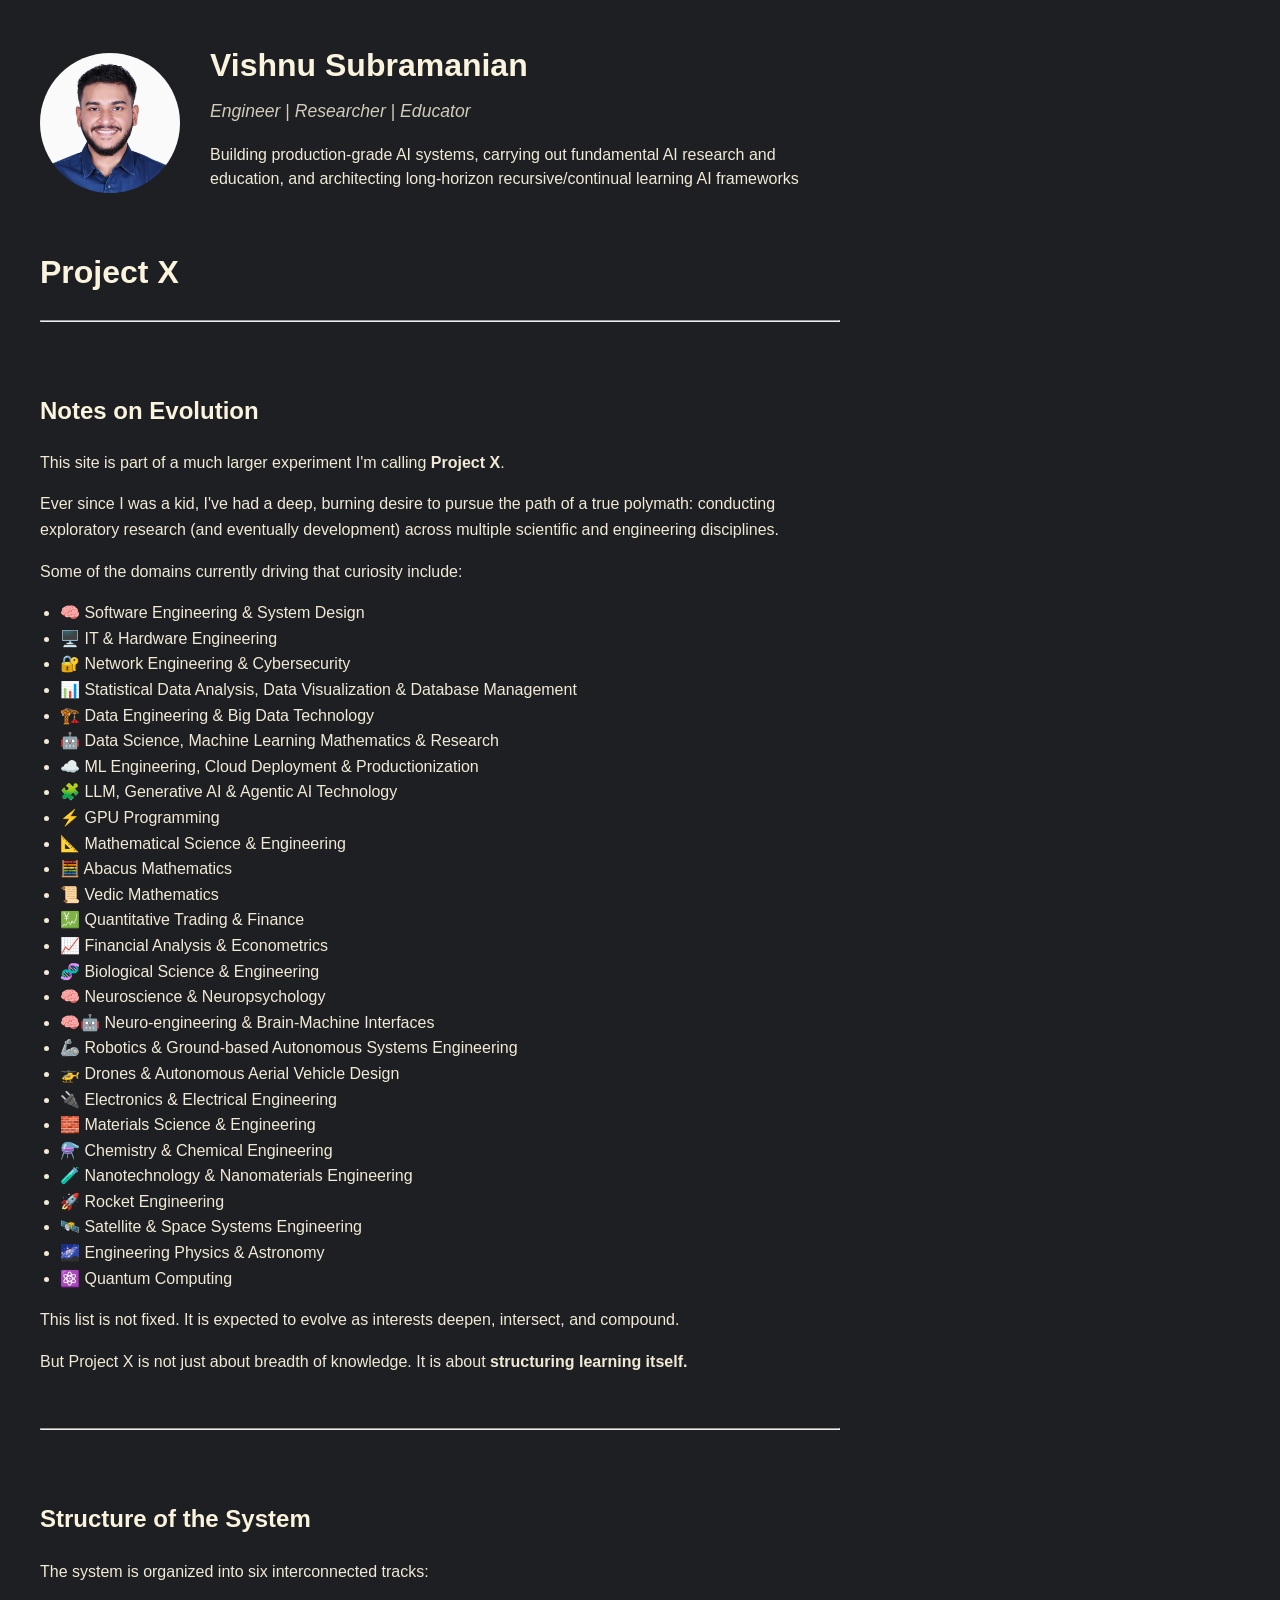
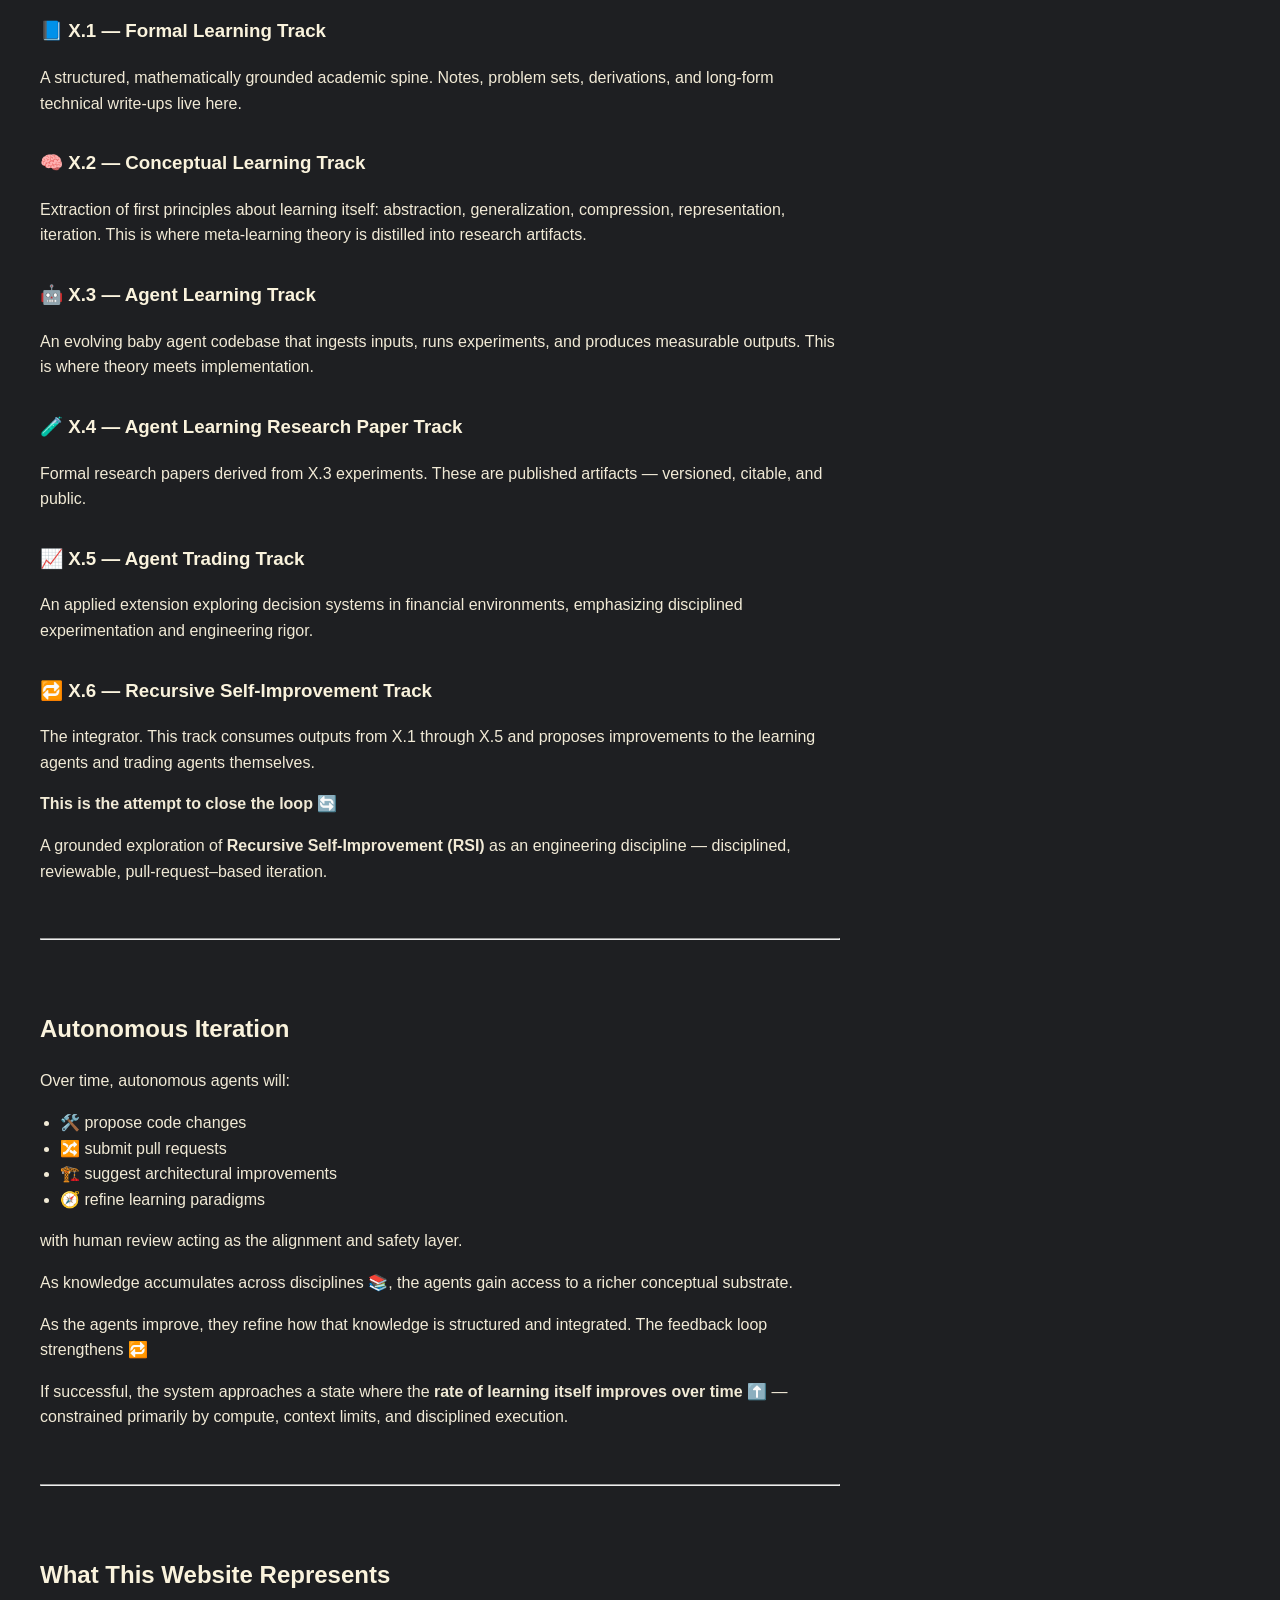
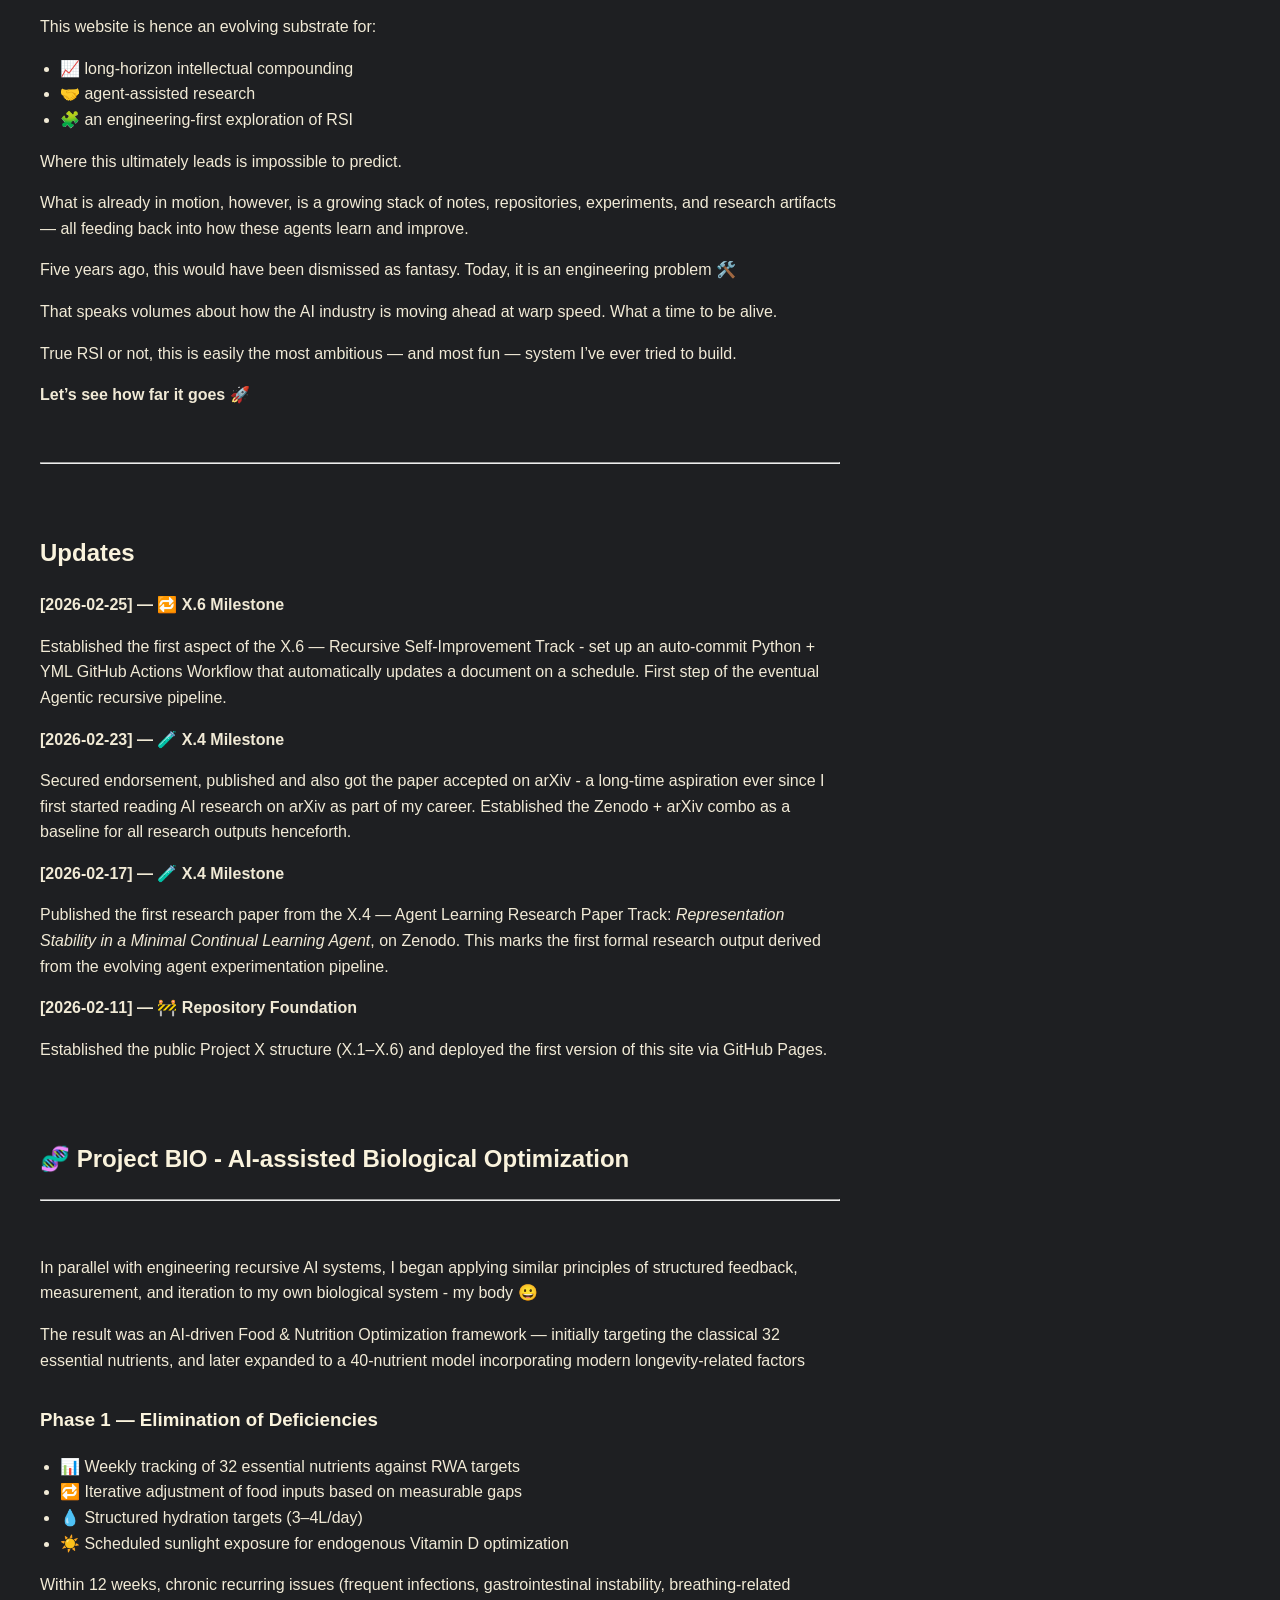
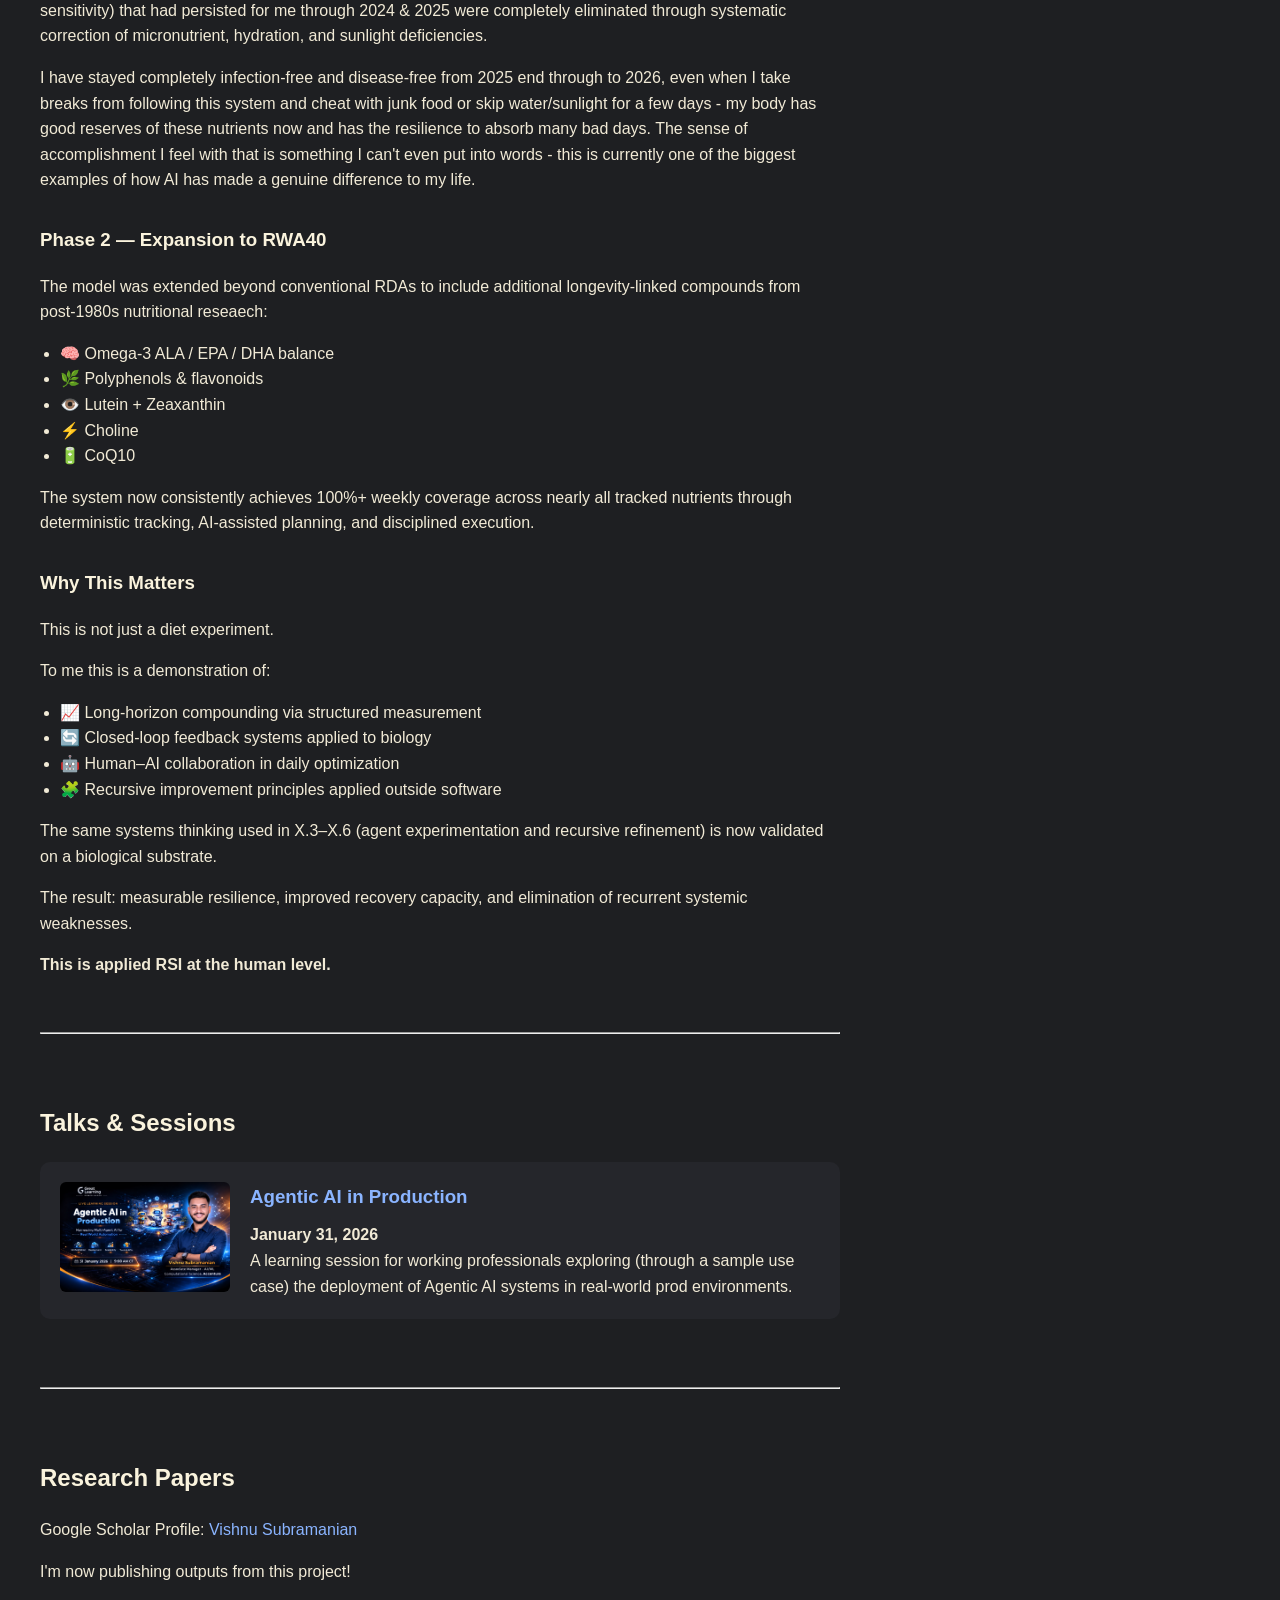
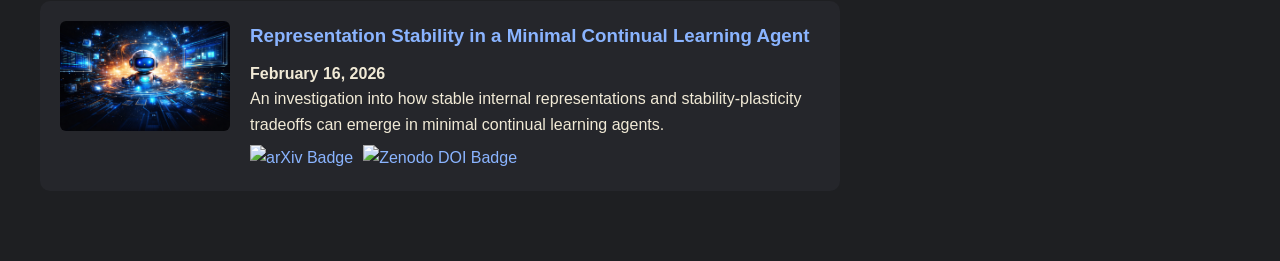
==== index.html @ b472877a "Update index.html" ====
<!DOCTYPE html>
<html>

  <head>
    <meta charset="UTF-8">
    <title>Vishnu Subramanian</title>
    <link rel="stylesheet" href="style.css">
  </head>

  <body>
    <!------------------------>
    <!----- Hero Section ----->
    <!------------------------>

    <div class="hero">

      <img class="profile-photo" src="assets/vishnu.jpg" alt="Vishnu Subramanian">
      <div class="hero-text">
        <h1>Vishnu Subramanian</h1>

        <p class="subtitle">
          <i>Engineer</i> | <i>Researcher</i> | <i>Educator</i>
        </p>

        <p class="hero-description">
          Building production-grade AI systems, carrying out fundamental AI research and education,
          and architecting long-horizon recursive/continual learning AI frameworks
        </p>

      </div>

    </div>
    
    
    <!------------------------>
    <!-- Project X Section --->
    <!------------------------>

    <h1>Project X</h1>
    
    <hr>

    <div style="height: 30px;"></div>
    
    <h2>Notes on Evolution</h2>

    <p>
      This site is part of a much larger experiment I'm calling <strong>Project X</strong>.
    </p>

    <p>
      Ever since I was a kid, I've had a deep, burning desire to pursue the path of a true polymath:
      conducting exploratory research (and eventually development) across multiple
      scientific and engineering disciplines.
    </p>

    <p>Some of the domains currently driving that curiosity include:</p>

    <ul>
      <li>🧠 Software Engineering & System Design</li>
      <li>🖥️ IT & Hardware Engineering</li>
      <li>🔐 Network Engineering & Cybersecurity</li>
      <li>📊 Statistical Data Analysis, Data Visualization & Database Management</li>
      <li>🏗️ Data Engineering & Big Data Technology</li>
      <li>🤖 Data Science, Machine Learning Mathematics & Research</li>
      <li>☁️ ML Engineering, Cloud Deployment & Productionization</li>
      <li>🧩 LLM, Generative AI & Agentic AI Technology</li>
      <li>⚡ GPU Programming</li>
      <li>📐 Mathematical Science & Engineering</li>
      <li>🧮 Abacus Mathematics</li>
      <li>📜 Vedic Mathematics</li>
      <li>💹 Quantitative Trading & Finance</li>
      <li>📈 Financial Analysis & Econometrics</li>
      <li>🧬 Biological Science & Engineering</li>
      <li>🧠 Neuroscience & Neuropsychology</li>
      <li>🧠🤖 Neuro-engineering & Brain-Machine Interfaces</li>
      <li>🦾 Robotics & Ground-based Autonomous Systems Engineering</li>
      <li>🚁 Drones & Autonomous Aerial Vehicle Design</li>
      <li>🔌 Electronics & Electrical Engineering</li>
      <li>🧱 Materials Science & Engineering</li>
      <li>⚗️ Chemistry & Chemical Engineering</li>
      <li>🧪 Nanotechnology & Nanomaterials Engineering</li>
      <li>🚀 Rocket Engineering</li>
      <li>🛰️ Satellite & Space Systems Engineering</li>
      <li>🌌 Engineering Physics & Astronomy</li>
      <li>⚛️ Quantum Computing</li>
    </ul>

    <p>
      This list is not fixed. It is expected to evolve as interests deepen,
      intersect, and compound.
    </p>

    <p>
      But Project X is not just about breadth of knowledge.
      It is about <strong>structuring learning itself.</strong>
    </p>

    <div style="height: 30px;"></div>

    <hr>

    <div style="height: 30px;"></div>
    
    <h2>Structure of the System</h2>

    <p>The system is organized into six interconnected tracks:</p>

    <h3>📘 X.1 — Formal Learning Track</h3>
    <p>
      A structured, mathematically grounded academic spine.
      Notes, problem sets, derivations, and long-form technical write-ups live here.
    </p>

    <h3>🧠 X.2 — Conceptual Learning Track</h3>
    <p>
      Extraction of first principles about learning itself: abstraction,
      generalization, compression, representation, iteration.
      This is where meta-learning theory is distilled into research artifacts.
    </p>

    <h3>🤖 X.3 — Agent Learning Track</h3>
    <p>
      An evolving baby agent codebase that ingests inputs, runs experiments,
      and produces measurable outputs.
      This is where theory meets implementation.
    </p>

    <h3>🧪 X.4 — Agent Learning Research Paper Track</h3>
    <p>
      Formal research papers derived from X.3 experiments.
      These are published artifacts — versioned, citable, and public.
    </p>

    <h3>📈 X.5 — Agent Trading Track</h3>
    <p>
      An applied extension exploring decision systems in financial environments,
      emphasizing disciplined experimentation and engineering rigor.
    </p>

    <h3>🔁 X.6 — Recursive Self-Improvement Track</h3>
    <p>
      The integrator. This track consumes outputs from X.1 through X.5 and
      proposes improvements to the learning agents and trading agents themselves.
    </p>

    <p><strong>This is the attempt to close the loop 🔄</strong></p>

    <p>
      A grounded exploration of <strong>Recursive Self-Improvement (RSI)</strong>
      as an engineering discipline — disciplined, reviewable, pull-request–based iteration.
    </p>

    <div style="height: 30px;"></div>
    
    <hr>

    <div style="height: 30px;"></div>
    
    <h2>Autonomous Iteration</h2>

    <p>Over time, autonomous agents will:</p>

    <ul>
      <li>🛠️ propose code changes</li>
      <li>🔀 submit pull requests</li>
      <li>🏗️ suggest architectural improvements</li>
      <li>🧭 refine learning paradigms</li>
    </ul>

    <p>
      with human review acting as the alignment and safety layer.
    </p>

    <p>
      As knowledge accumulates across disciplines 📚, the agents gain access
      to a richer conceptual substrate.
    </p>

    <p>
      As the agents improve, they refine how that knowledge is structured
      and integrated. The feedback loop strengthens 🔁
    </p>

    <p>
      If successful, the system approaches a state where the
      <strong>rate of learning itself improves over time ⬆️</strong> —
      constrained primarily by compute, context limits, and disciplined execution.
    </p>

    <div style="height: 30px;"></div>
    
    <hr>

    <div style="height: 30px;"></div>
    
    <h2>What This Website Represents</h2>

    <p>This website is hence an evolving substrate for:</p>

    <ul>
      <li>📈 long-horizon intellectual compounding</li>
      <li>🤝 agent-assisted research</li>
      <li>🧩 an engineering-first exploration of RSI</li>
    </ul>

    <p>
      Where this ultimately leads is impossible to predict.
    </p>

    <p>
      What is already in motion, however, is a growing stack of notes,
      repositories, experiments, and research artifacts — all feeding
      back into how these agents learn and improve.
    </p>

    <p>
      Five years ago, this would have been dismissed as fantasy.
      Today, it is an engineering problem 🛠️
    </p>

    <p>
      That speaks volumes about how the AI industry is moving ahead at warp speed. What a time to be alive.
    </p>

    <p>
      True RSI or not, this is easily the most ambitious — and most fun —
      system I’ve ever tried to build.
    </p>

    <p><strong>Let’s see how far it goes 🚀</strong></p>

    <div style="height: 30px;"></div>
    
    <hr>

    <div style="height: 30px;"></div>
    
    <h2>Updates</h2>

    <p><strong>[2026-02-25] — 🔁 X.6 Milestone</strong></p>
    <p>
      Established the first aspect of the X.6 — Recursive Self-Improvement Track - set up
      an auto-commit Python + YML GitHub Actions Workflow that automatically updates a document on a schedule. 
      First step of the eventual Agentic recursive pipeline.
    </p>
    
    <p><strong>[2026-02-23] — 🧪 X.4 Milestone</strong></p>
    <p>
      Secured endorsement, published and also got the paper accepted on arXiv - 
      a long-time aspiration ever since I first started reading AI research on arXiv as part of my career.
      Established the Zenodo + arXiv combo as a baseline for all research outputs henceforth.
    </p>
    
    <p><strong>[2026-02-17] — 🧪 X.4 Milestone</strong></p>
    <p>
      Published the first research paper from the X.4 — Agent Learning Research Paper Track:
      <em>Representation Stability in a Minimal Continual Learning Agent</em>, on Zenodo. 
      This marks the first formal research output derived from the evolving
      agent experimentation pipeline.
    </p>

    <p><strong>[2026-02-11] — 🚧 Repository Foundation</strong></p>
    <p>
      Established the public Project X structure (X.1–X.6) and deployed the
      first version of this site via GitHub Pages.
    </p>

    <div style="height: 30px;"></div>

    <h2>🧬 Project BIO - AI-assisted Biological Optimization</h2>

    <hr>

    <div style="height: 30px;"></div>
    
    <p>
     In parallel with engineering recursive AI systems, I began applying similar
     principles of structured feedback, measurement, and iteration to my own
     biological system - my body 😀
    </p>

    <p>
     The result was an AI-driven Food & Nutrition Optimization framework —
     initially targeting the classical 32 essential nutrients, and later expanded
     to a 40-nutrient model incorporating modern longevity-related factors
    </p>

    <h3>Phase 1 — Elimination of Deficiencies</h3>

    <ul>
     <li>📊 Weekly tracking of 32 essential nutrients against RWA targets</li>
     <li>🔁 Iterative adjustment of food inputs based on measurable gaps</li>
     <li>💧 Structured hydration targets (3–4L/day)</li>
     <li>☀️ Scheduled sunlight exposure for endogenous Vitamin D optimization</li>
    </ul>

    <p>
     Within 12 weeks, chronic recurring issues (frequent infections, gastrointestinal
     instability, breathing-related sensitivity) that had persisted for me through 2024 & 2025
     were completely eliminated through systematic correction of micronutrient, hydration,
     and sunlight deficiencies. 
    </p>

    <p>
     I have stayed completely infection-free and disease-free from 2025 end 
     through to 2026, even when I take breaks from following this system 
     and cheat with junk food or skip water/sunlight for a few days - 
     my body has good reserves of these nutrients now and has the resilience 
     to absorb many bad days. The sense of accomplishment I feel with that is 
     something I can't even put into words - this is currently one of the biggest 
     examples of how AI has made a genuine difference to my life.
    </p>

    <h3>Phase 2 — Expansion to RWA40</h3>

    <p>
     The model was extended beyond conventional RDAs to include additional
     longevity-linked compounds from post-1980s nutritional reseaech:
    </p>

    <ul>
     <li>🧠 Omega-3 ALA / EPA / DHA balance</li>
     <li>🌿 Polyphenols & flavonoids</li>
     <li>👁️ Lutein + Zeaxanthin</li>
     <li>⚡ Choline</li>
     <li>🔋 CoQ10</li>
    </ul>

    <p>
     The system now consistently achieves 100%+ weekly coverage across
     nearly all tracked nutrients through deterministic tracking,
     AI-assisted planning, and disciplined execution.
    </p>

    <h3>Why This Matters</h3>

    <p>
     This is not just a diet experiment.
    </p>

    <p>
     To me this is a demonstration of:
    </p>

    <ul>
     <li>📈 Long-horizon compounding via structured measurement</li>
     <li>🔄 Closed-loop feedback systems applied to biology</li>
     <li>🤖 Human–AI collaboration in daily optimization</li>
     <li>🧩 Recursive improvement principles applied outside software</li>
    </ul>

    <p>
     The same systems thinking used in X.3–X.6 (agent experimentation and recursive refinement)
     is now validated on a biological substrate.
    </p>

    <p>
     The result: measurable resilience, improved recovery capacity, and elimination
     of recurrent systemic weaknesses.
    </p>

    <p><strong>This is applied RSI at the human level.</strong></p>
    
    <div style="height: 30px;"></div>
    
    <hr>

    <div style="height: 30px;"></div>
    
    <h2>Talks & Sessions</h2>

    <div class="card">
  
      <a href="https://www.mygreatlearning.com/webinars/recording?token=OTgzMzIyOTI0NDM=" target="_blank">
        <img class="session-card-image" src="assets/9C2A2401-6DF8-4287-B908-4D1EADD68A94.png" alt="Agentic AI in Production Session">
      </a>

      <div class="card-content">
        
        <h3>
          <a href="https://www.mygreatlearning.com/webinars/recording?token=OTgzMzIyOTI0NDM=" target="_blank">
          Agentic AI in Production
          </a>
        </h3>

        <p><strong>
          January 31, 2026
        </strong><p>
        
        <p>
          A learning session for working professionals exploring (through a sample use case)
          the deployment of Agentic AI systems in real-world prod environments.
        </p>
      </div>

    </div>

    <div style="height: 30px;"></div>
    
    <hr>

    <div style="height: 30px;"></div>
    
    <h2>Research Papers</h2>

    <p>Google Scholar Profile:
      <a href="https://scholar.google.com/citations?user=1r-O1CQAAAAJ&hl=en" target = "_blank">Vishnu Subramanian</a> 
    </p>
    
    <p>I'm now publishing outputs from this project!</p>

    <div class="card">
      
      <a href="https://arxiv.org/abs/2602.19655" target="_blank">
        <img class="research-card-image" src="assets/Continual Learning Agent.png" alt="Agentic AI in Production Session">
      </a>

      <div class="card-content">
        
        <h3>
          <a href="https://arxiv.org/abs/2602.19655" target="_blank">
            Representation Stability in a Minimal Continual Learning Agent
          </a>
        </h3>

        <p><strong>
         February 16, 2026
        </strong><p>
        
        <p>
          An investigation into how stable internal representations and stability-plasticity tradeoffs 
          can emerge in minimal continual learning agents.
        </p>

        <div class="doi-line">

          <a href="https://arxiv.org/abs/2602.19655" target="_blank">
            <img src="https://img.shields.io/badge/arXiv-2602.19655-b31b1b.svg"
             alt="arXiv Badge">
          </a>

          <a href="https://doi.org/10.5281/zenodo.18663806" target="_blank">
            <img src="https://zenodo.org/badge/DOI/10.5281/zenodo.18663806.svg"
             alt="Zenodo DOI Badge">
          </a>

        </div>
        
      </div>

    </div>

  </body>

</html>
---- style.css ----
/* Hero Section */

.hero {
  display: flex;
  align-items: center;
  gap: 30px;
  margin-bottom: 40px;
}

.profile-photo {
  width: 140px;
  height: 140px;
  object-fit: cover;
  border-radius: 50%;
}

.hero-text h1 {
  margin: 0;
}

.subtitle {
  font-size: 1.1em;
  opacity: 0.85;
  margin-top: 6px;
}

.hero-description {
  margin-top: 12px;
  max-width: 600px;
  line-height: 1.5;
}

/* Body */

body {
  font-family: -apple-system, BlinkMacSystemFont, "Segoe UI", Roboto, 
               "Helvetica Neue", Arial, sans-serif;
  background-color: #1e1f22;
  color: #f1ead6;
  margin: 0;
  padding: 40px;
  max-width: 800px;
  line-height: 1.6;
}

h1, h2, h3 {
  margin-top: 2rem;
  color: #faf3dd; 
}


a {
  color: #8ab4ff; 
  text-decoration: none;
}

a:hover {
  text-decoration: underline;
}


ul {
  padding-left: 20px;
}

/* Timeline Section */

.timeline {
  position: relative;
  margin-left: 20px;
  padding-left: 30px;
  border-left: 2px solid #3a3b40;
}

.timeline-item {
  margin-bottom: 35px;
  position: relative;
}

.timeline-item::before {
  content: "";
  position: absolute;
  left: -39px;
  top: 5px;
  width: 12px;
  height: 12px;
  background-color: #8ab4ff;
  border-radius: 50%;
}

.timeline-date {
  font-size: 0.85em;
  opacity: 0.7;
  margin-bottom: 6px;
}

.timeline-content h3 {
  margin: 0;
}

.timeline-content p {
  margin-top: 6px;
  line-height: 1.5;
}

/* Cards */

.card {
  display: flex;
  gap: 20px;
  align-items: stretch;
  margin-bottom: 30px;
  padding: 20px;
  background-color: #25262b;
  border-radius: 10px;
}

.session-card-image {
  width: 170px;
  height: 110px;
  object-fit: cover;
  border-radius: 6px;
  display: block;
}

.research-card-image {
  width: 170px;
  height: 110px;
  object-fit: cover;
  border-radius: 6px;
  display: block;
}

.card-content {
  display: flex;
  flex-direction: column;
  justify-content: center;
}

.card-content h3 {
  margin-top: 0;
  margin-bottom: 10px;
}

.card-content p {
  margin: 0;
}

.doi-line {
  display: inline-flex;
  align-items: center;
  gap: 10px;
  margin-top: 8px;
}

.doi-line img {
  height: 18px;   /* force same height */
  width: auto;
}
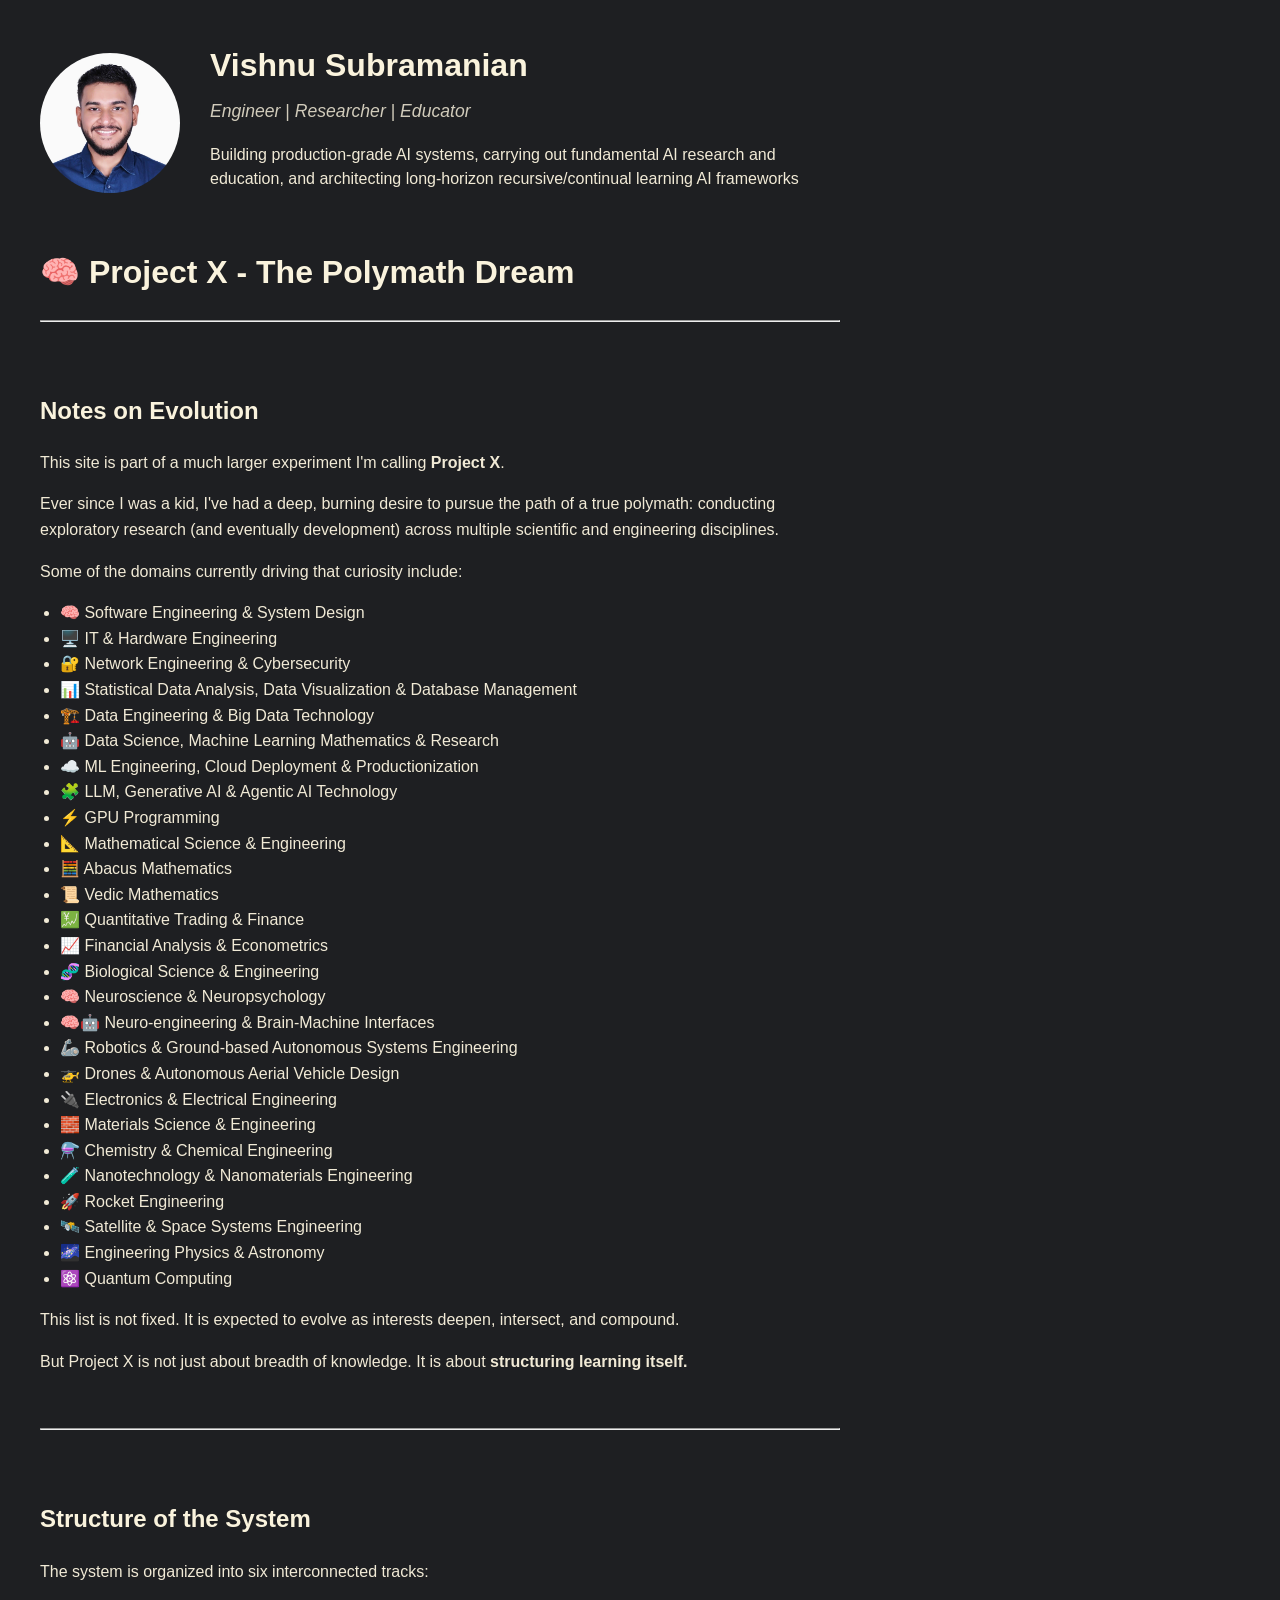
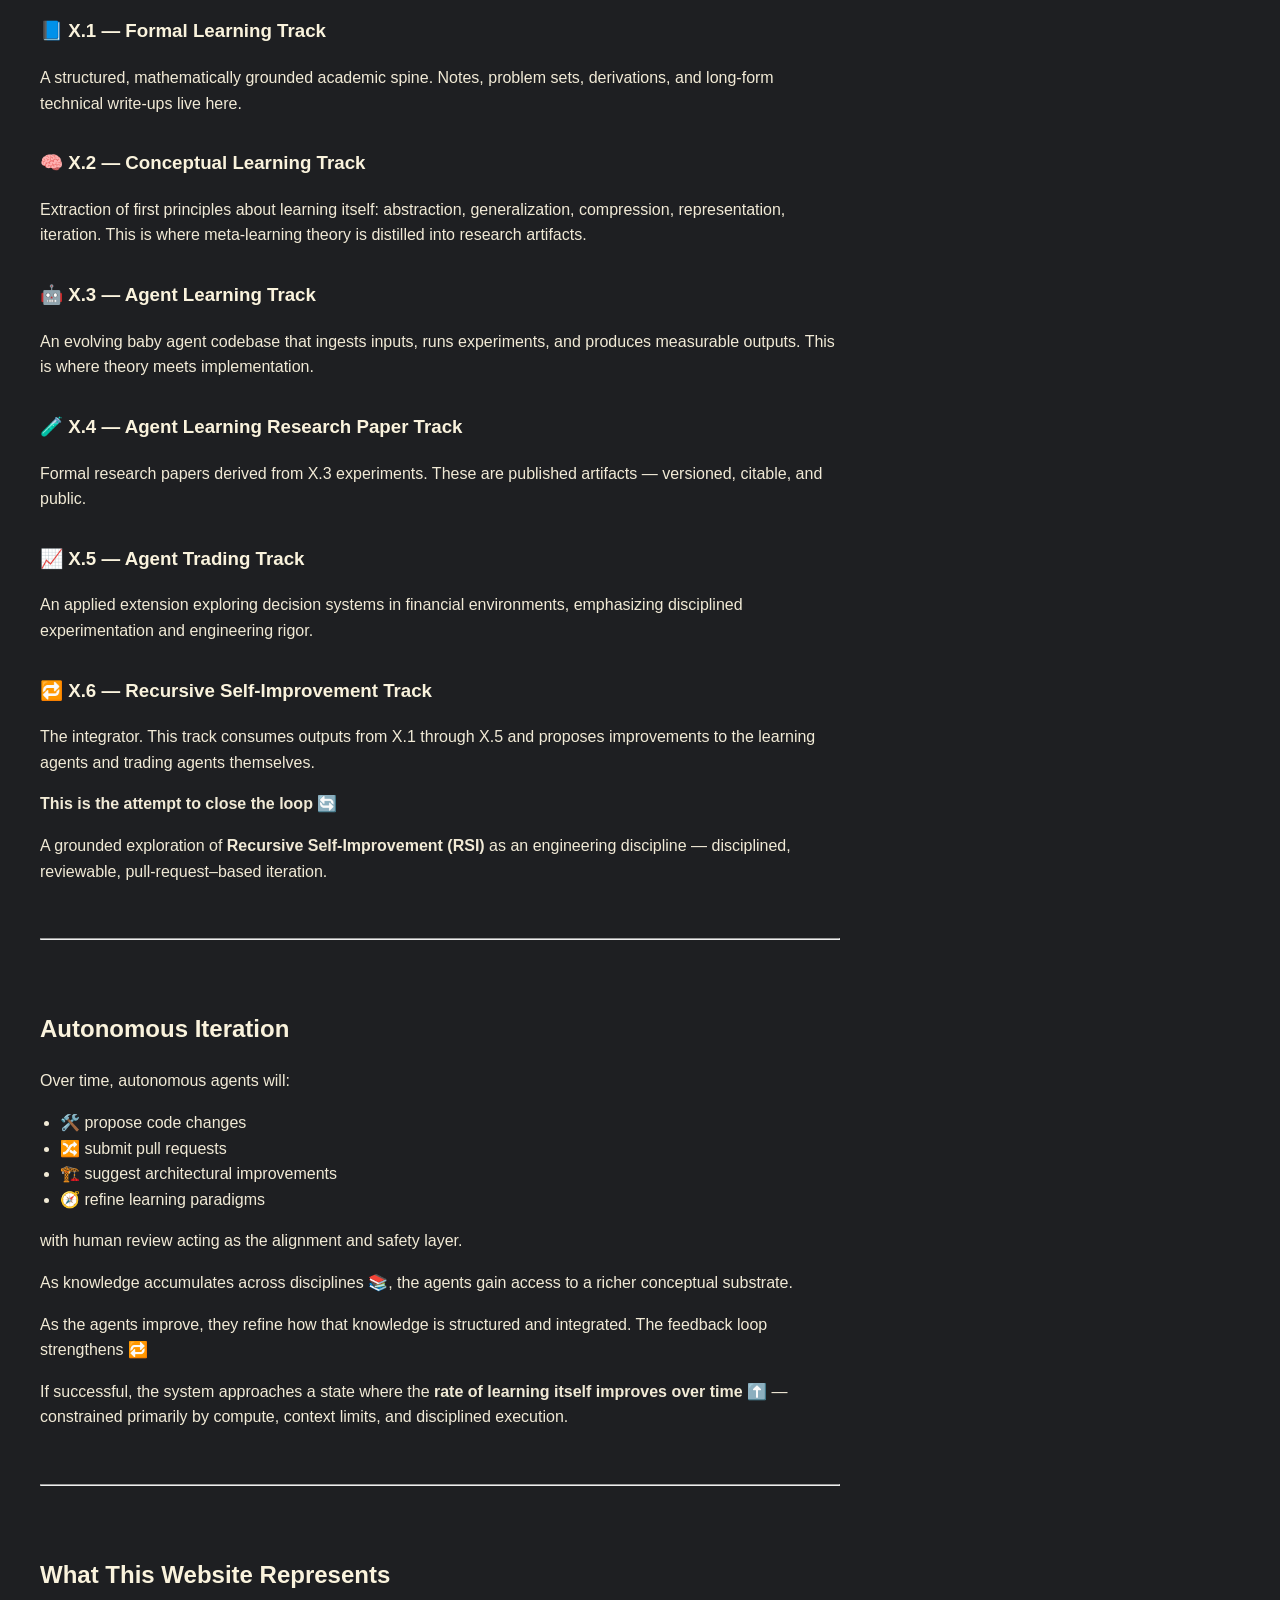
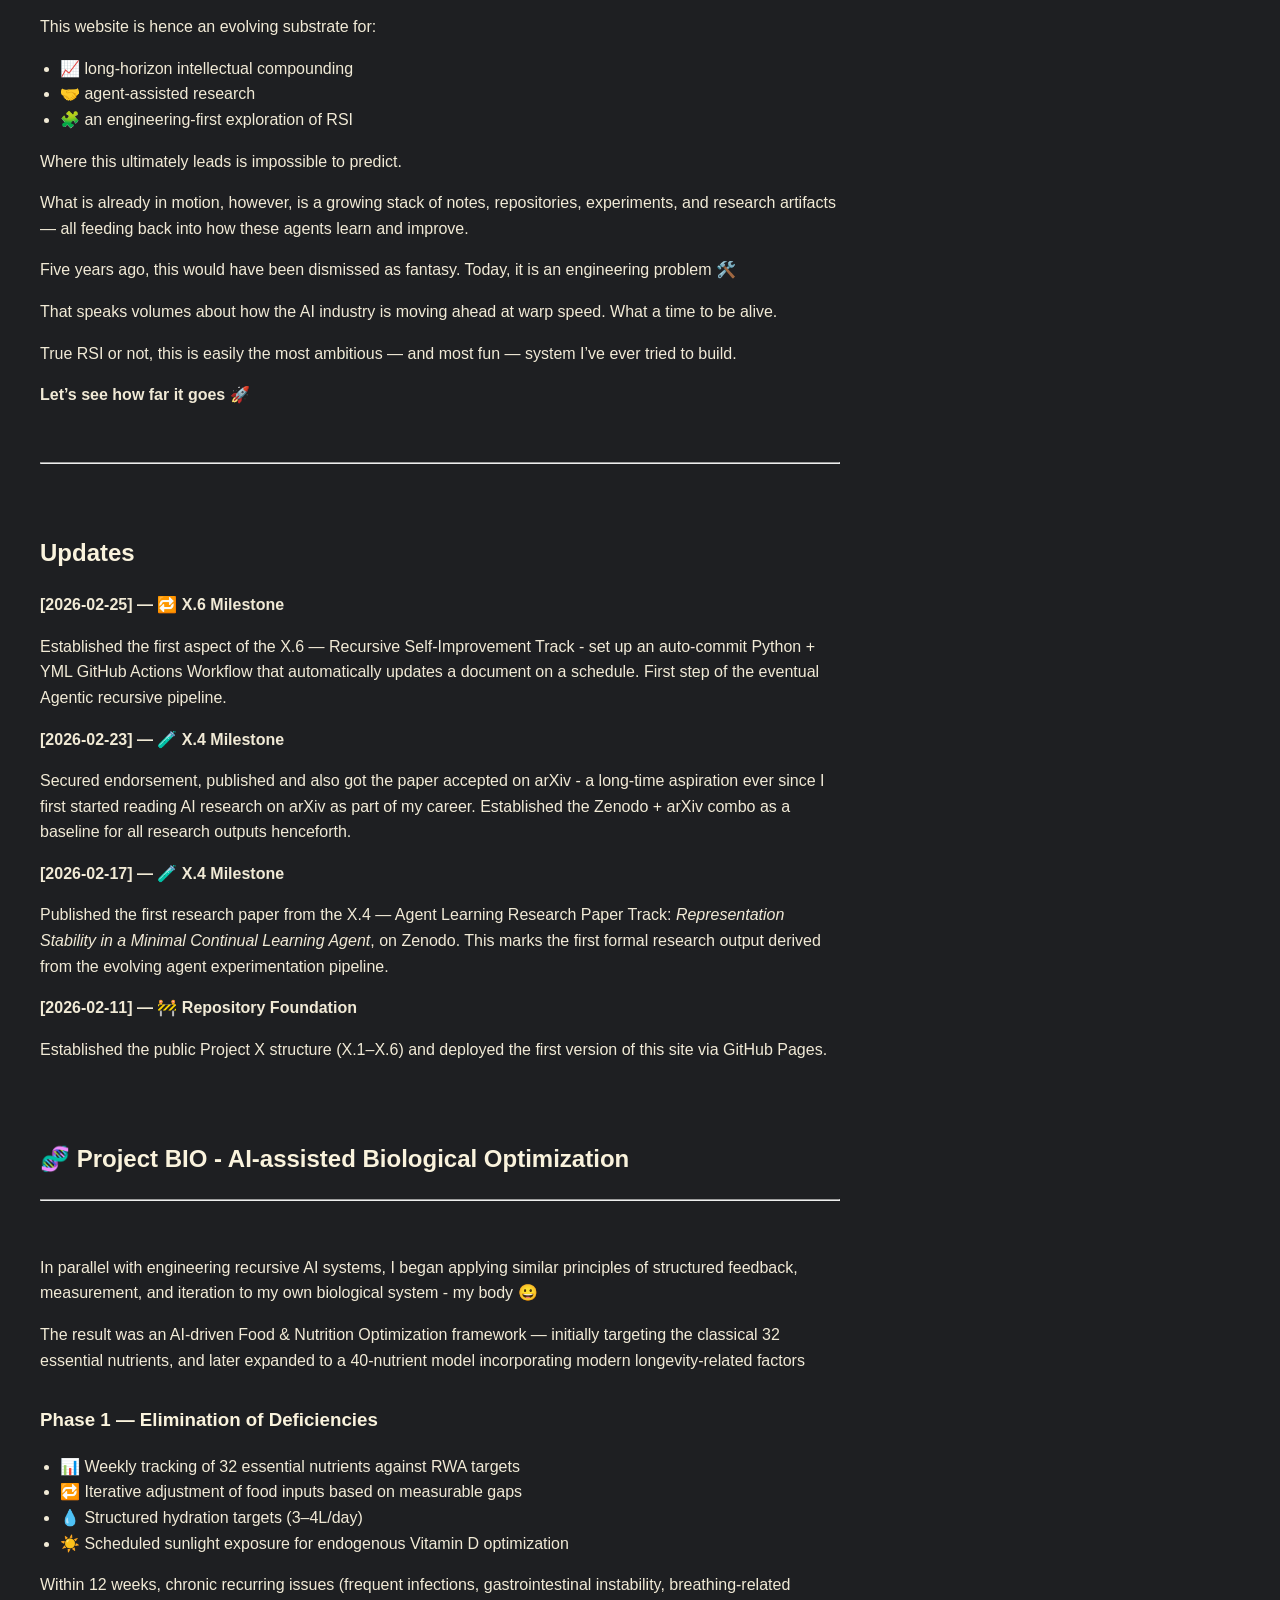
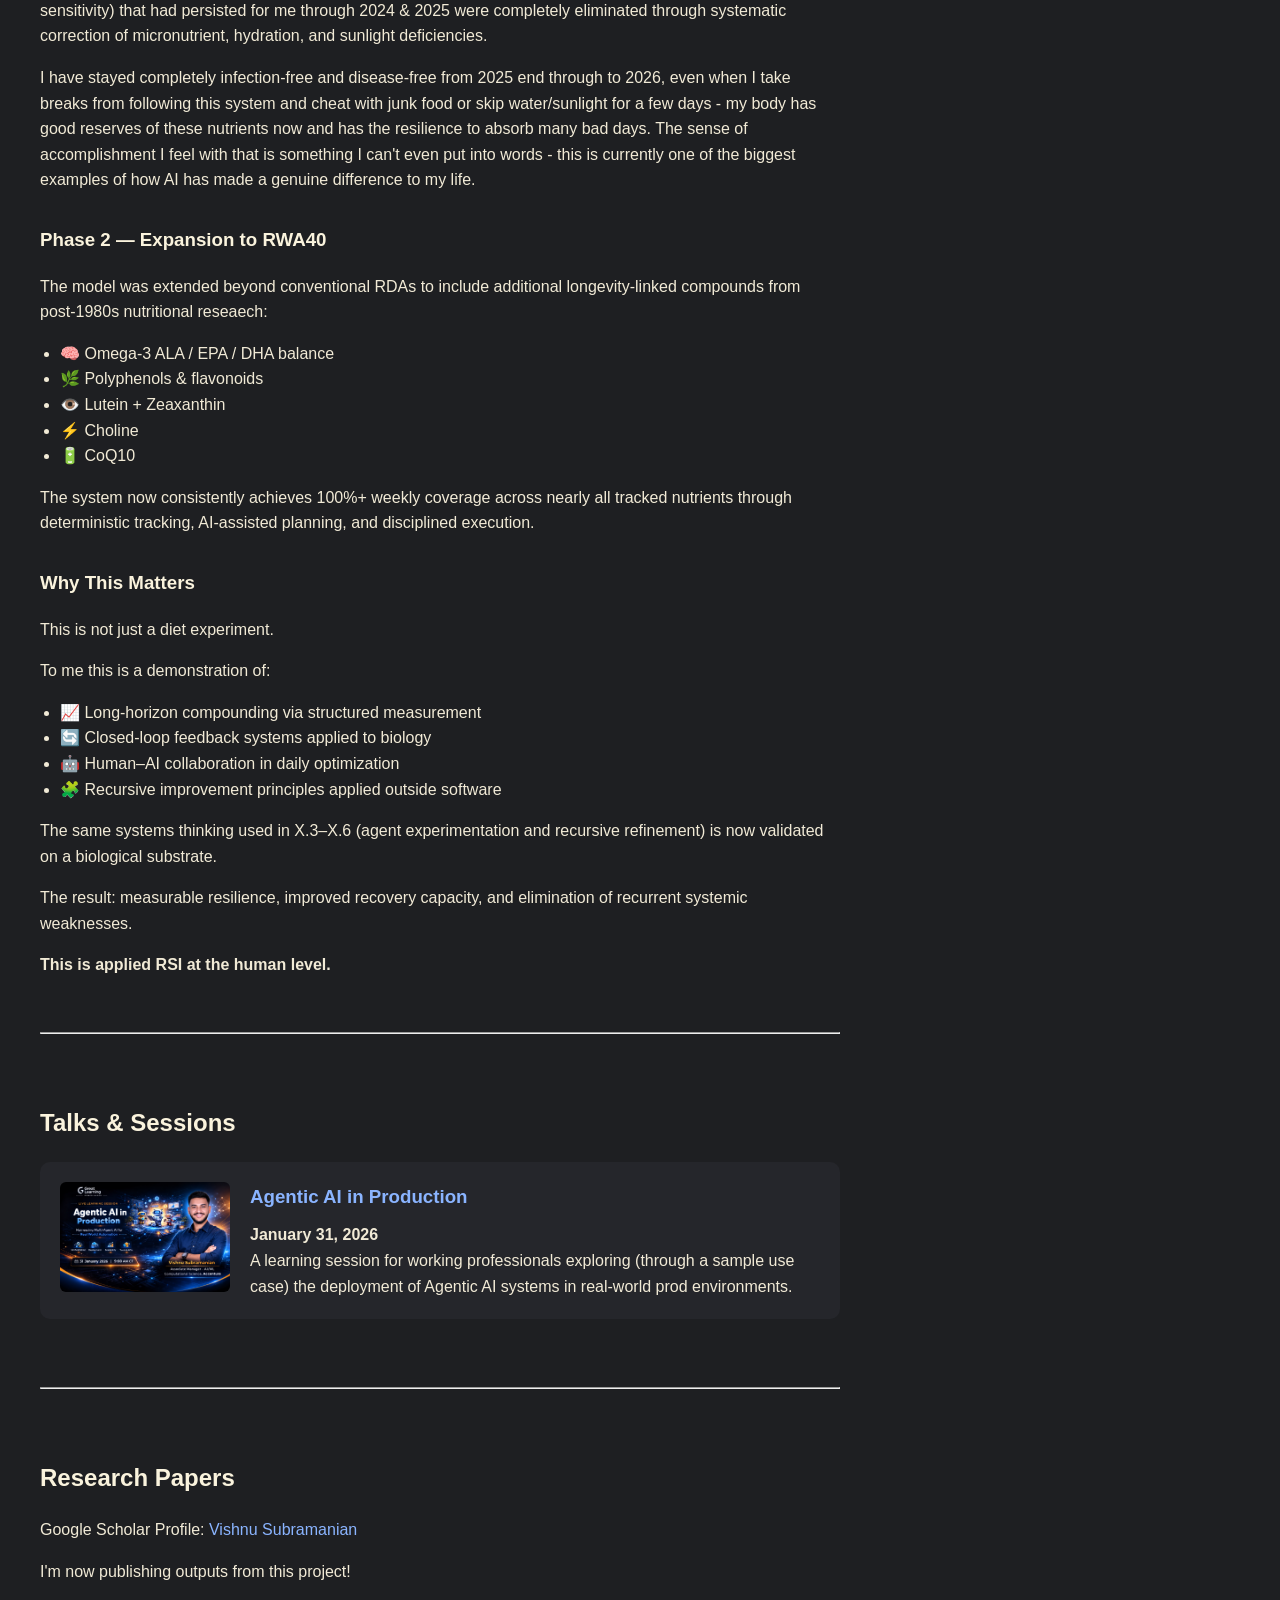
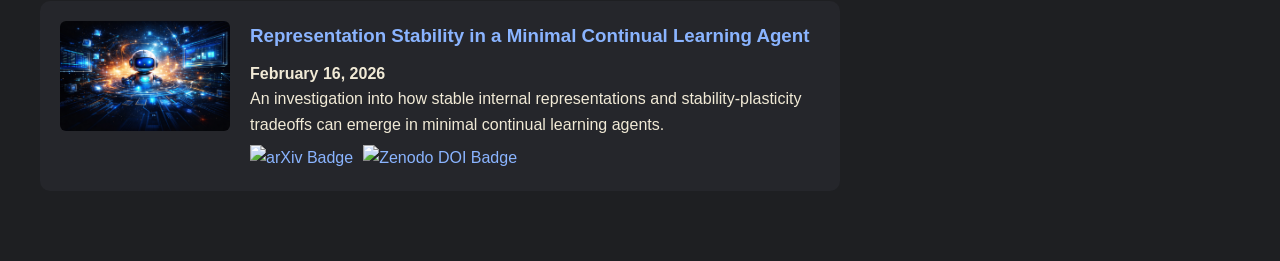
==== commit f10a4e19: "Update index.html" ====
--- a/index.html
+++ b/index.html
@@ -36,7 +36,7 @@
     <!-- Project X Section --->
     <!------------------------>
 
-    <h1>Project X</h1>
+    <h1>🧠 Project X - The Polymath Dream</h1>
     
     <hr>
 
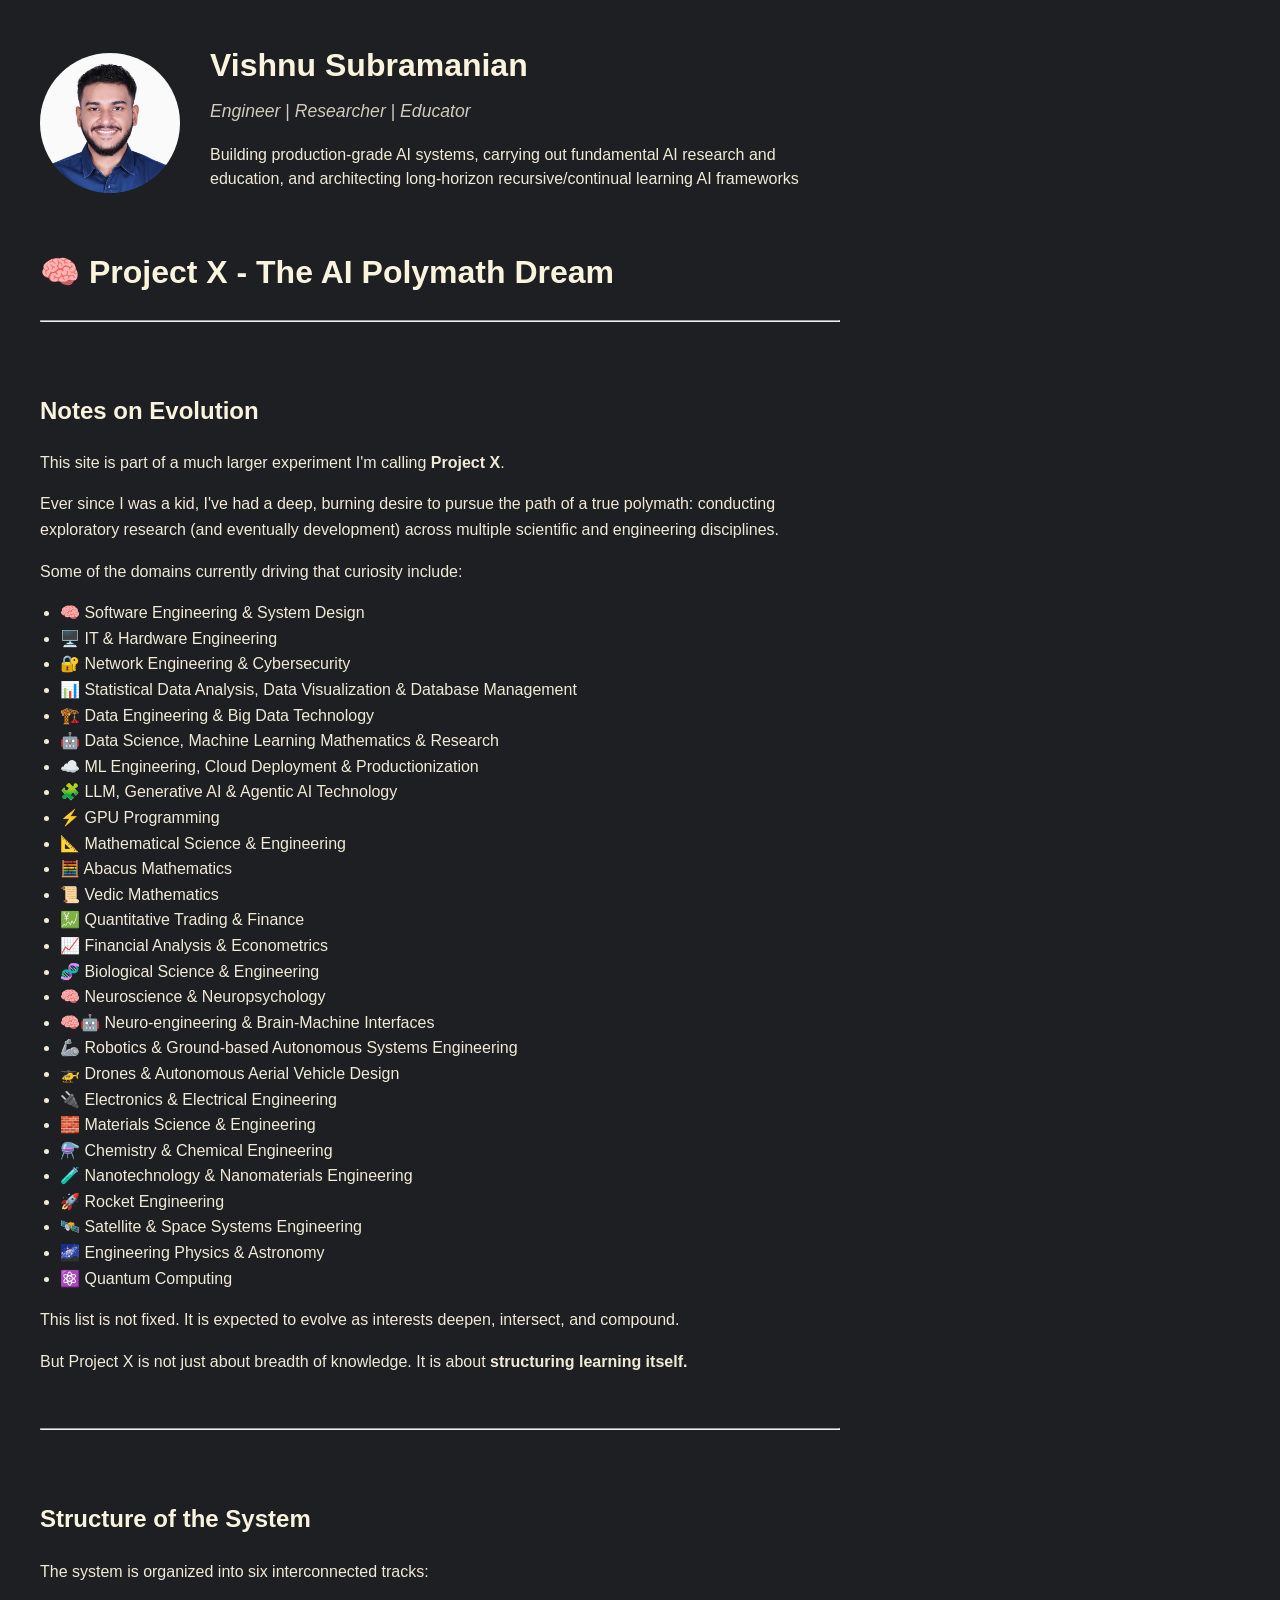
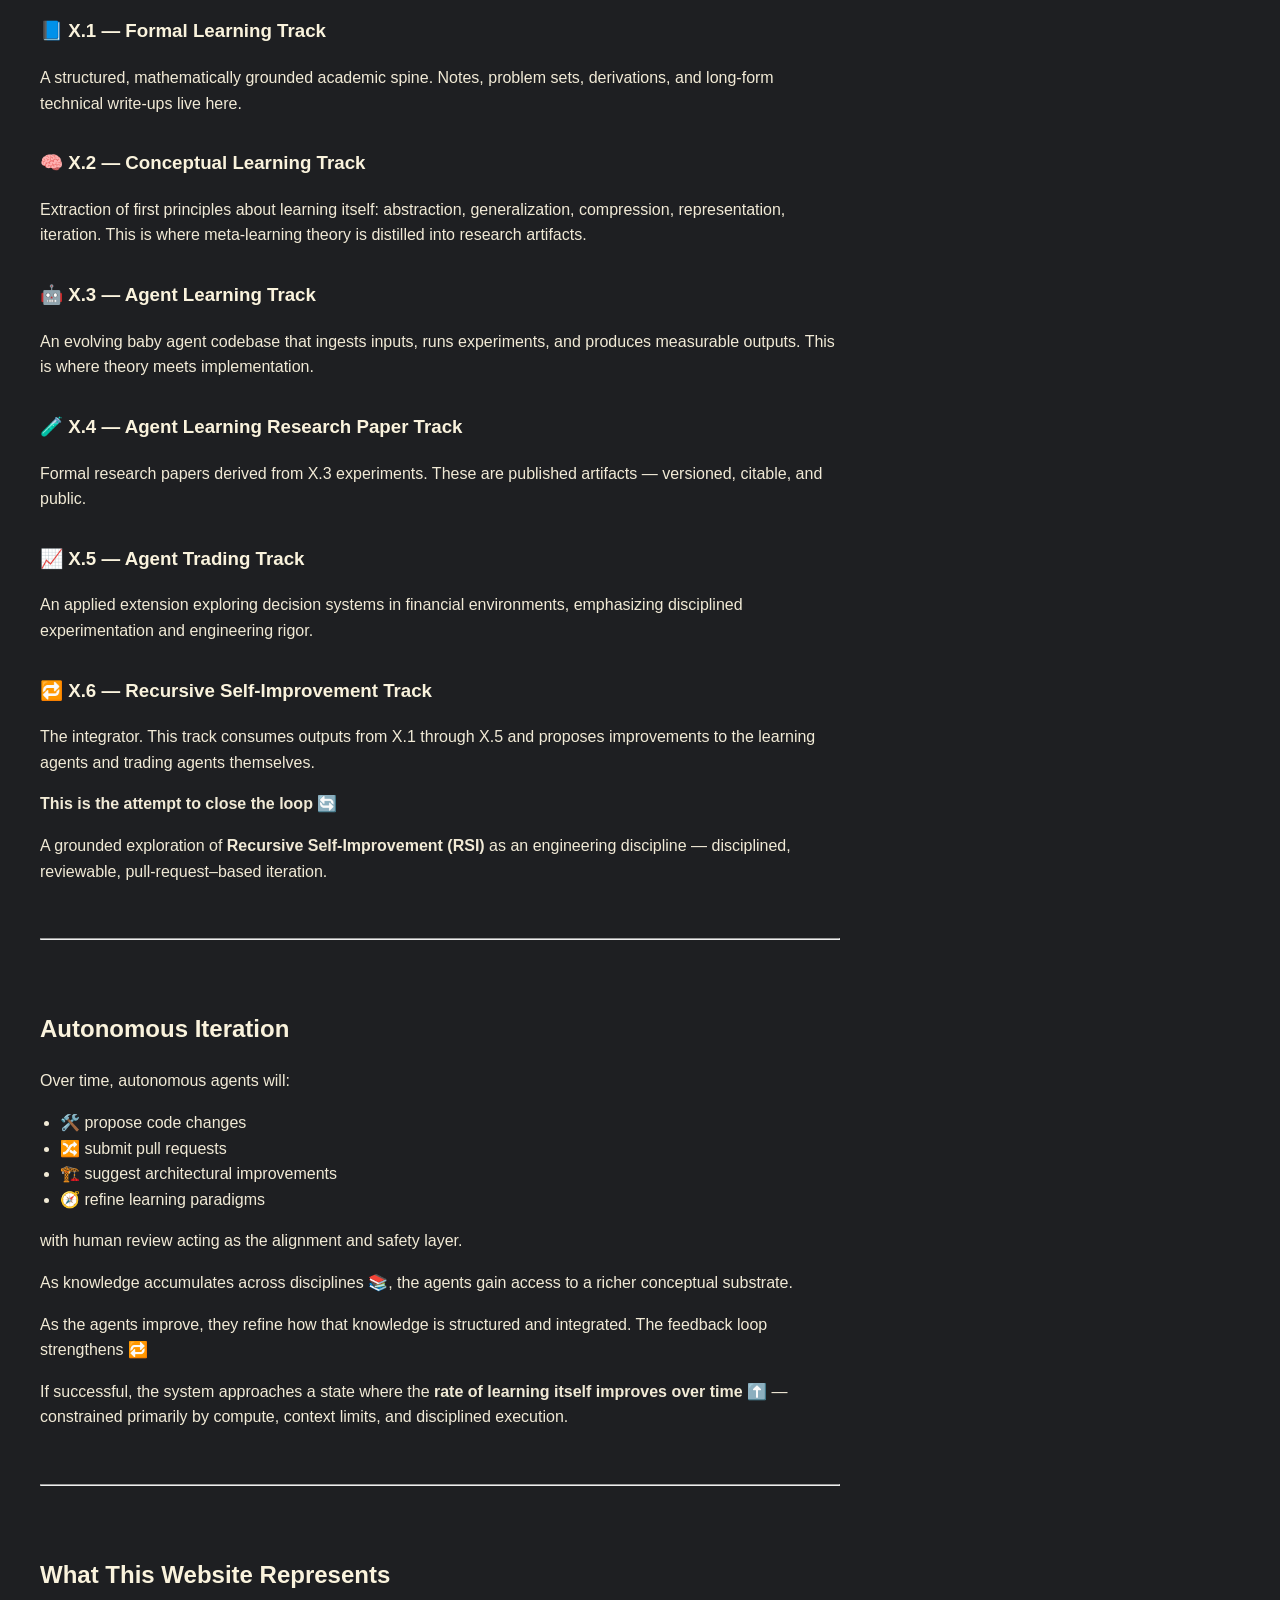
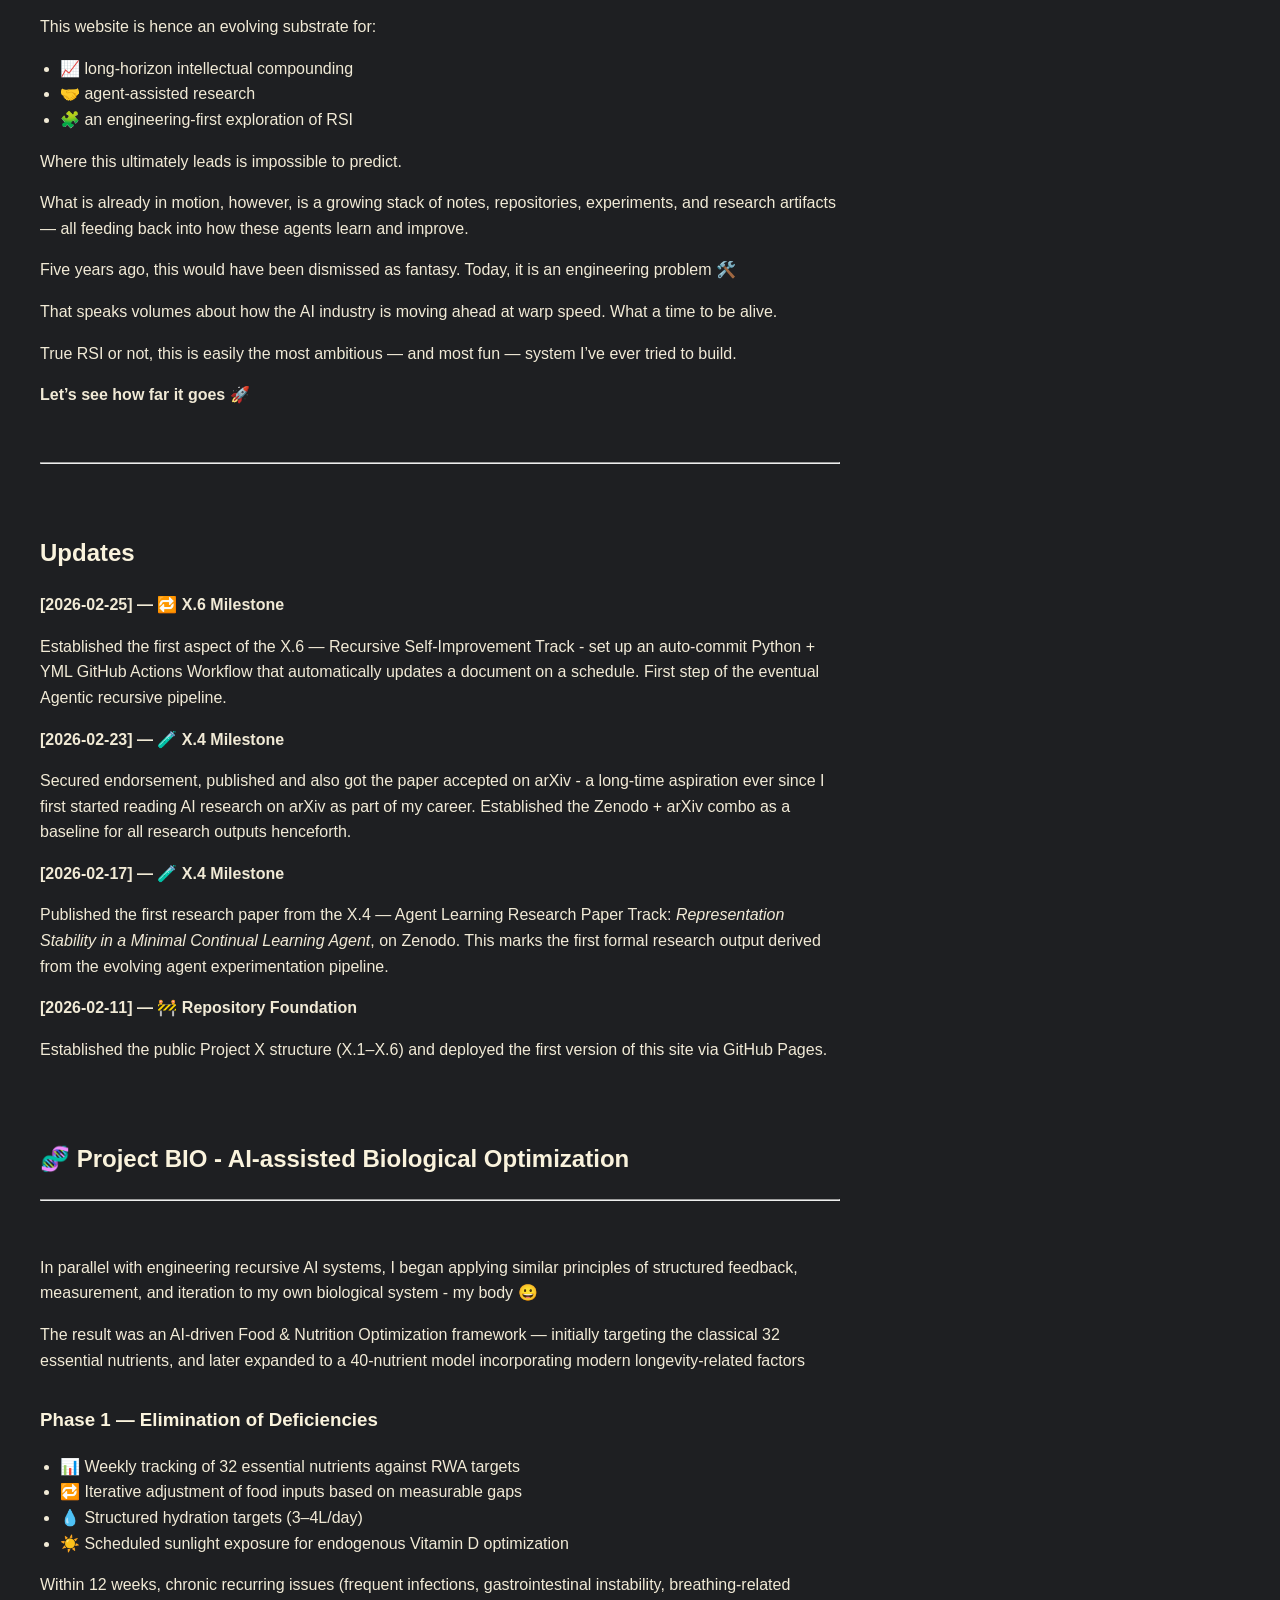
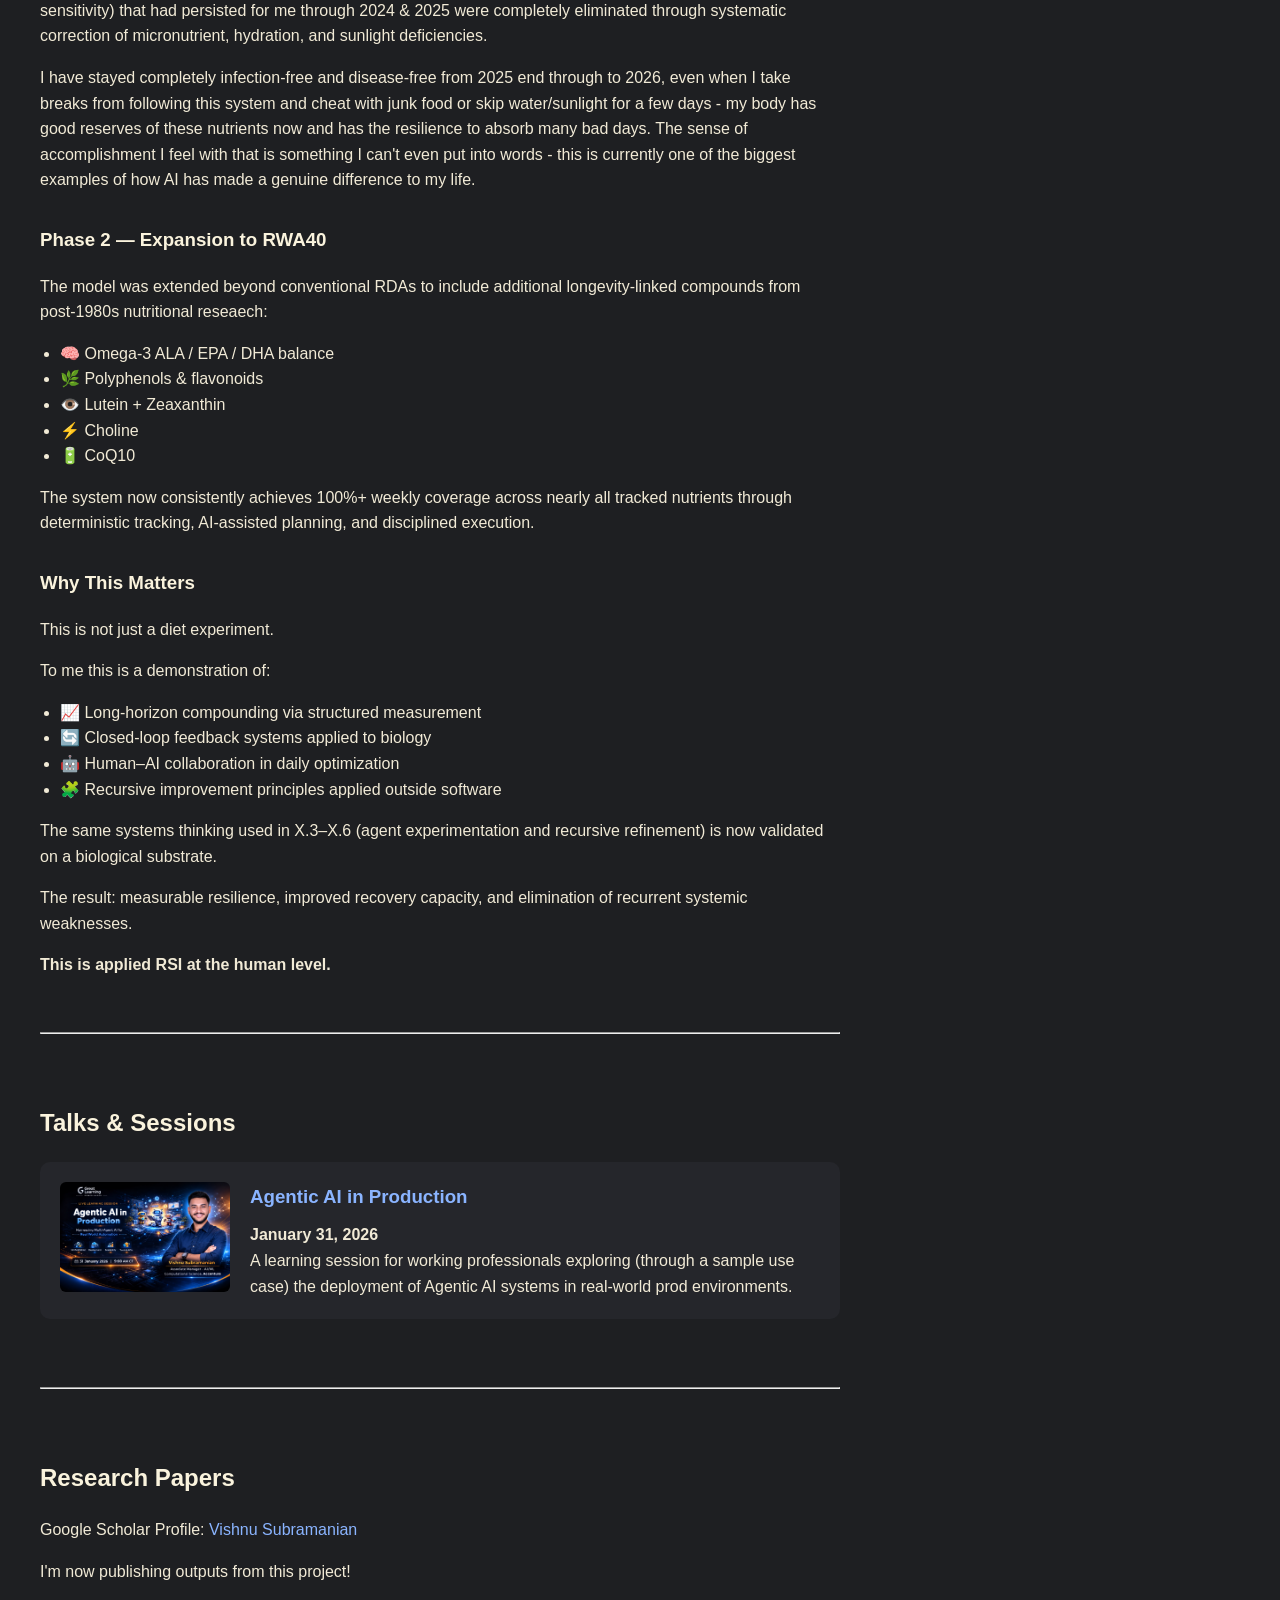
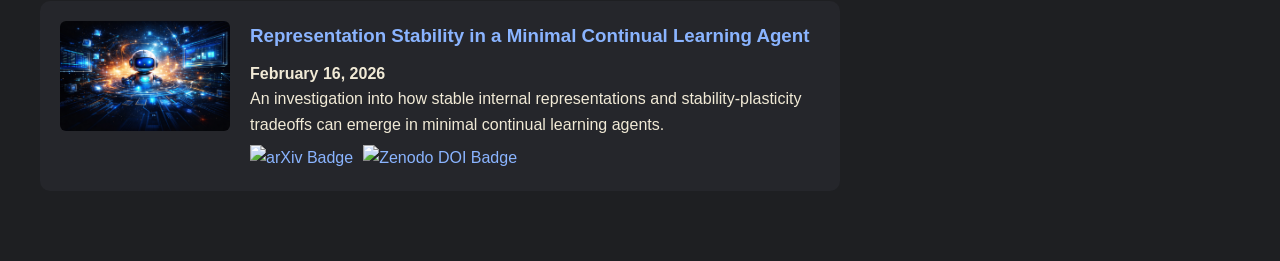
==== commit 49e55fc3: "Update index.html" ====
--- a/index.html
+++ b/index.html
@@ -36,7 +36,7 @@
     <!-- Project X Section --->
     <!------------------------>
 
-    <h1>🧠 Project X - The Polymath Dream</h1>
+    <h1>🧠 Project X - The AI Polymath Dream</h1>
     
     <hr>
 
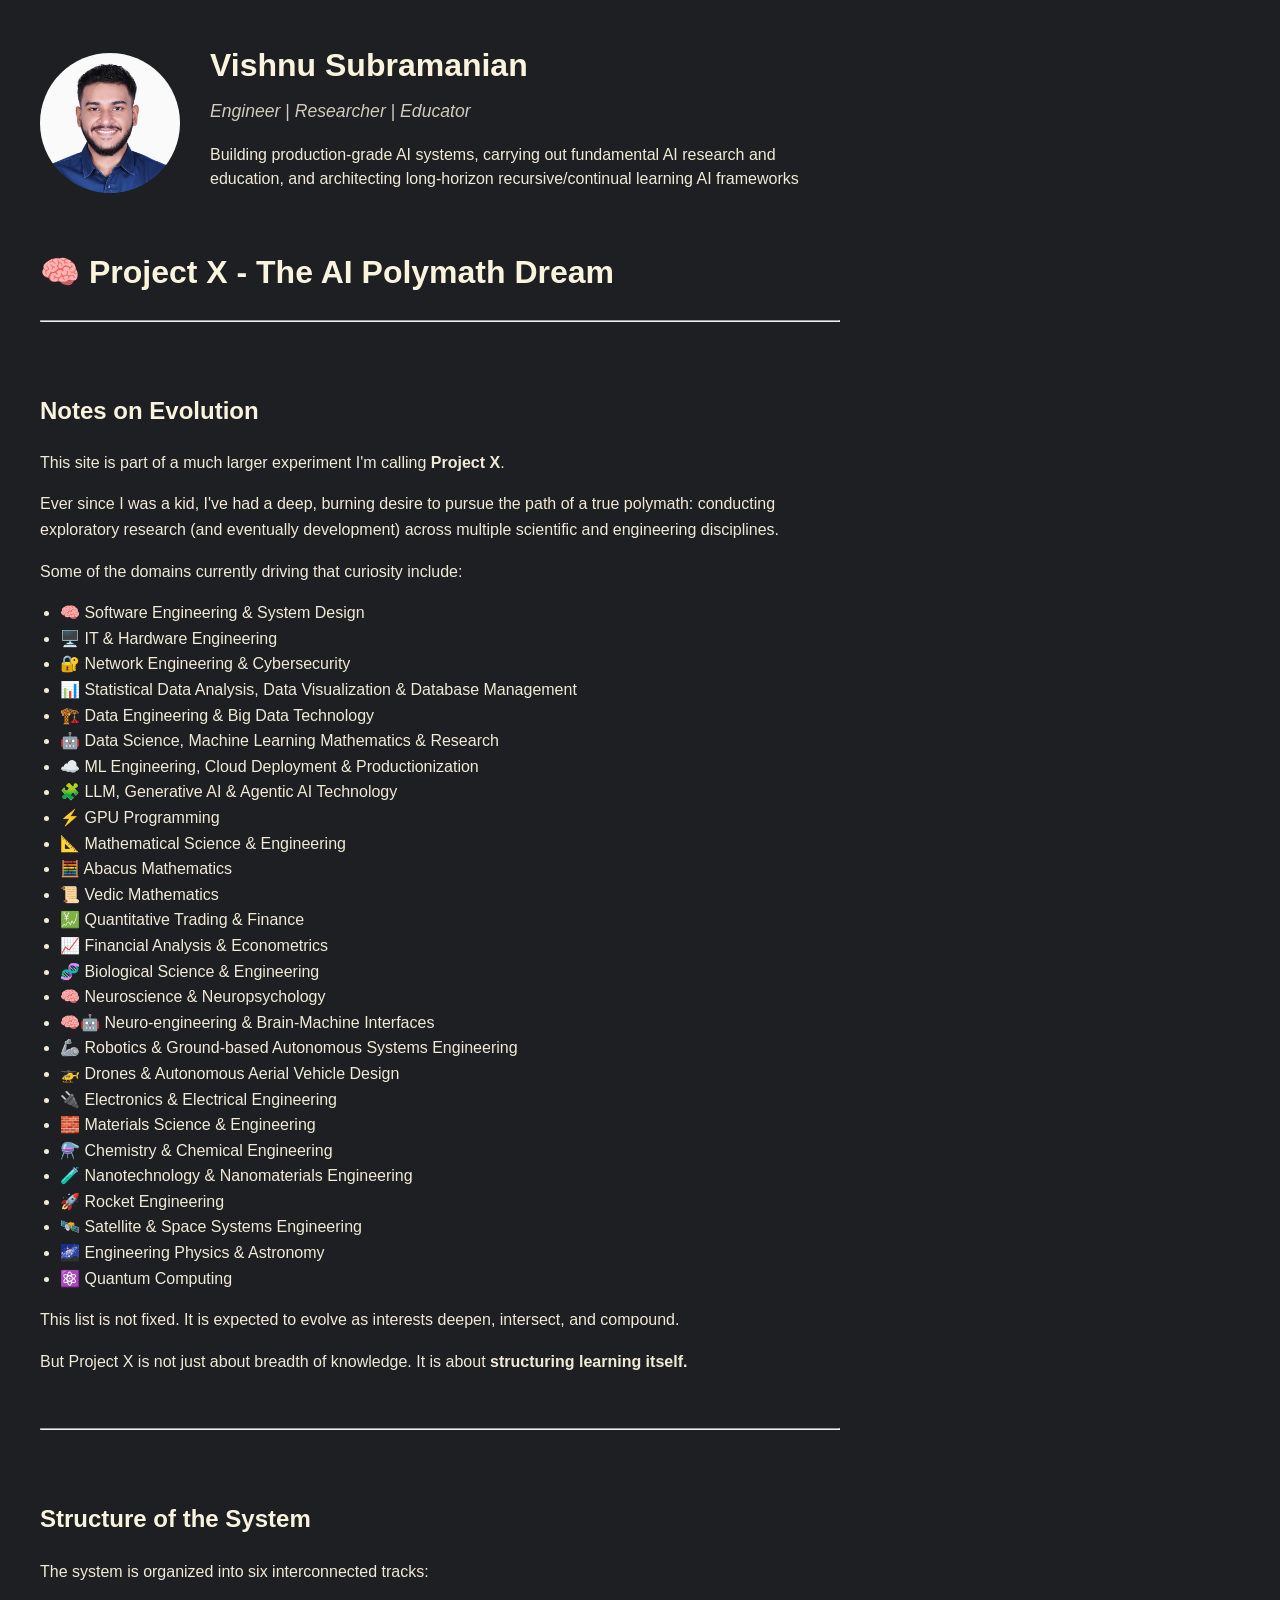
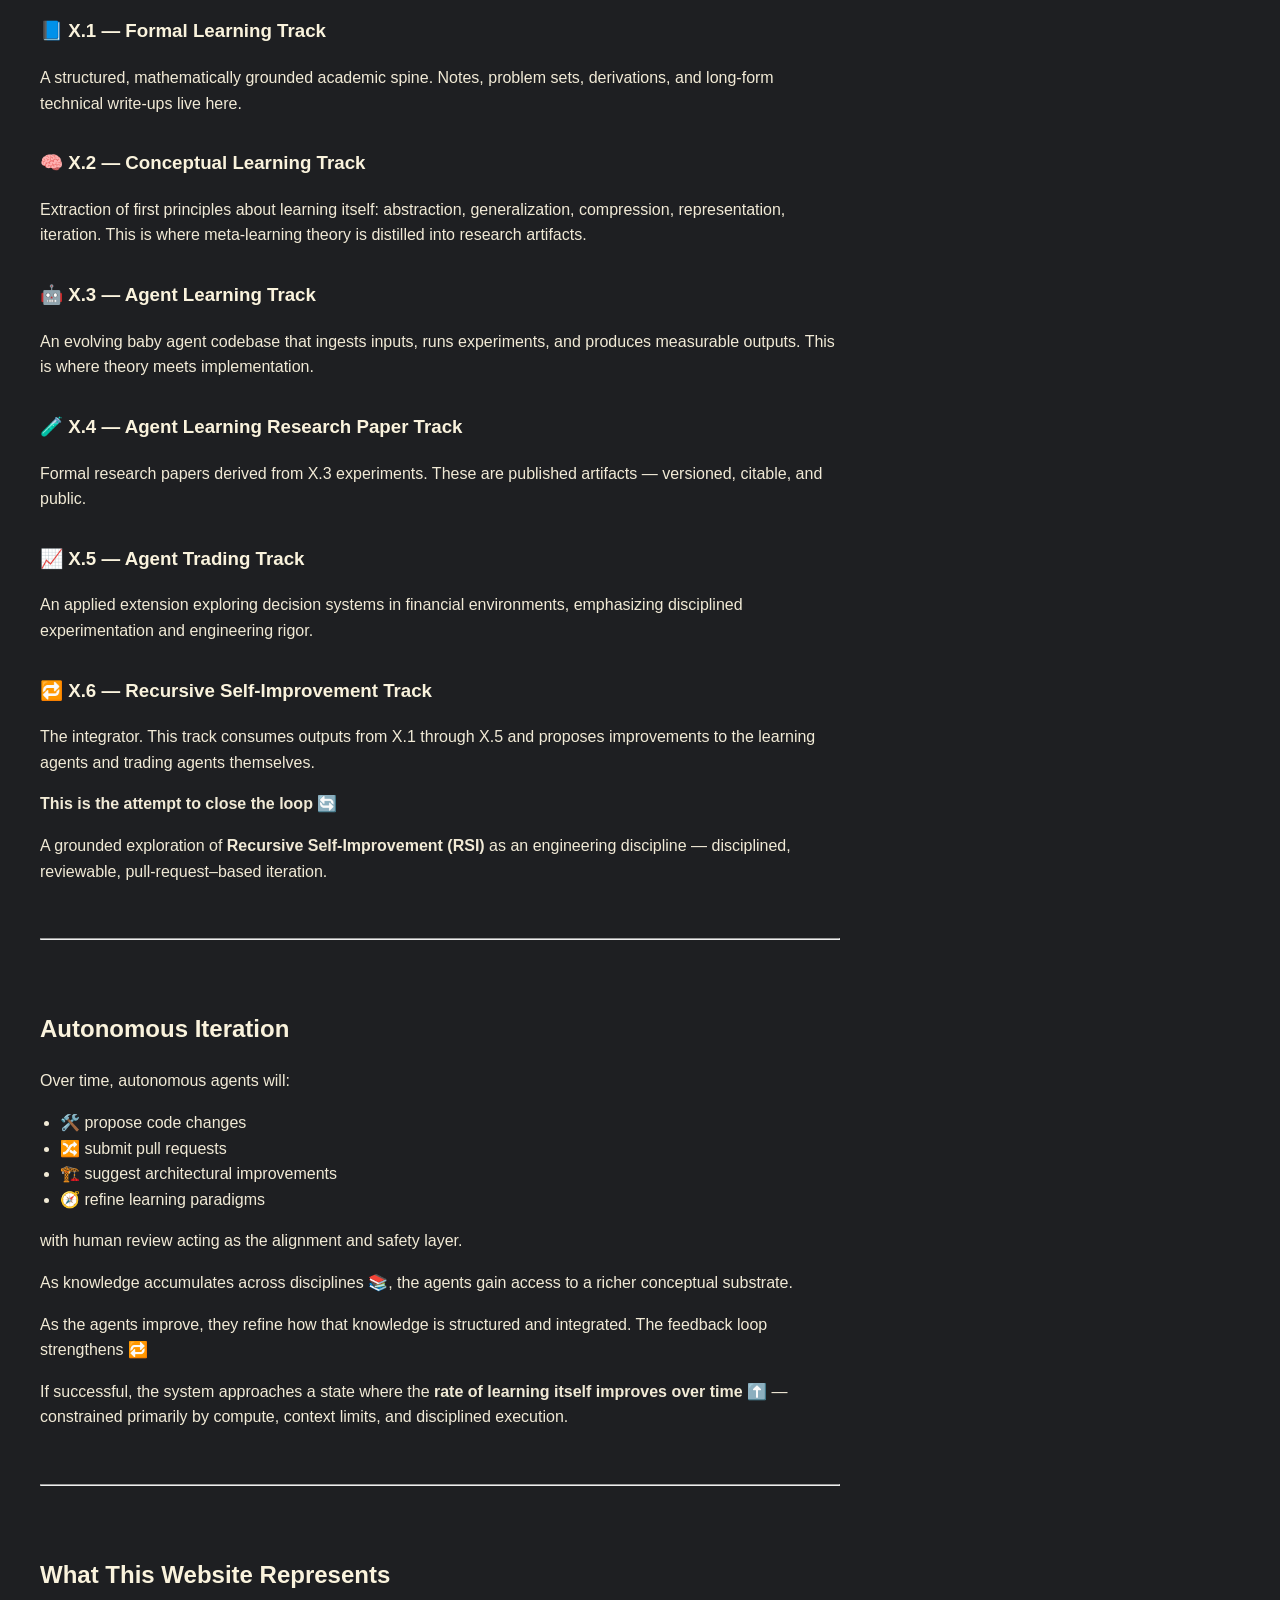
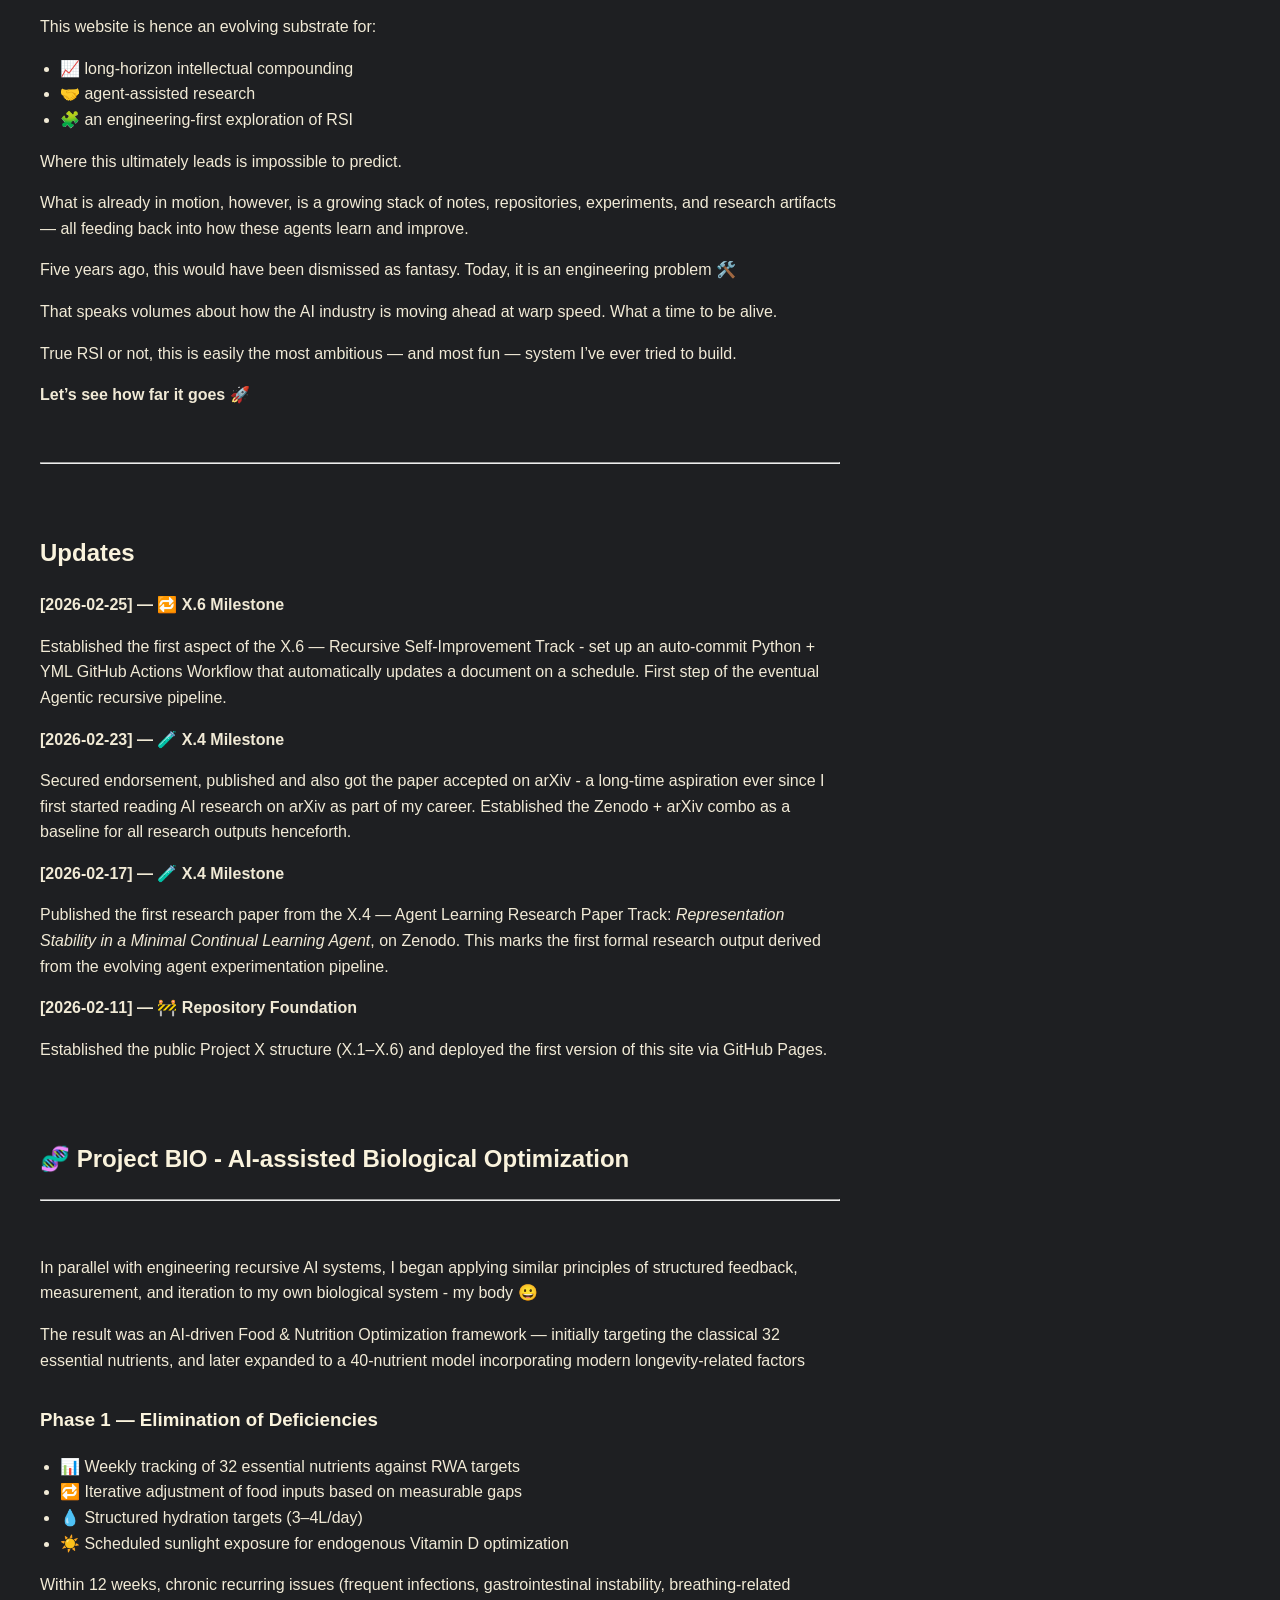
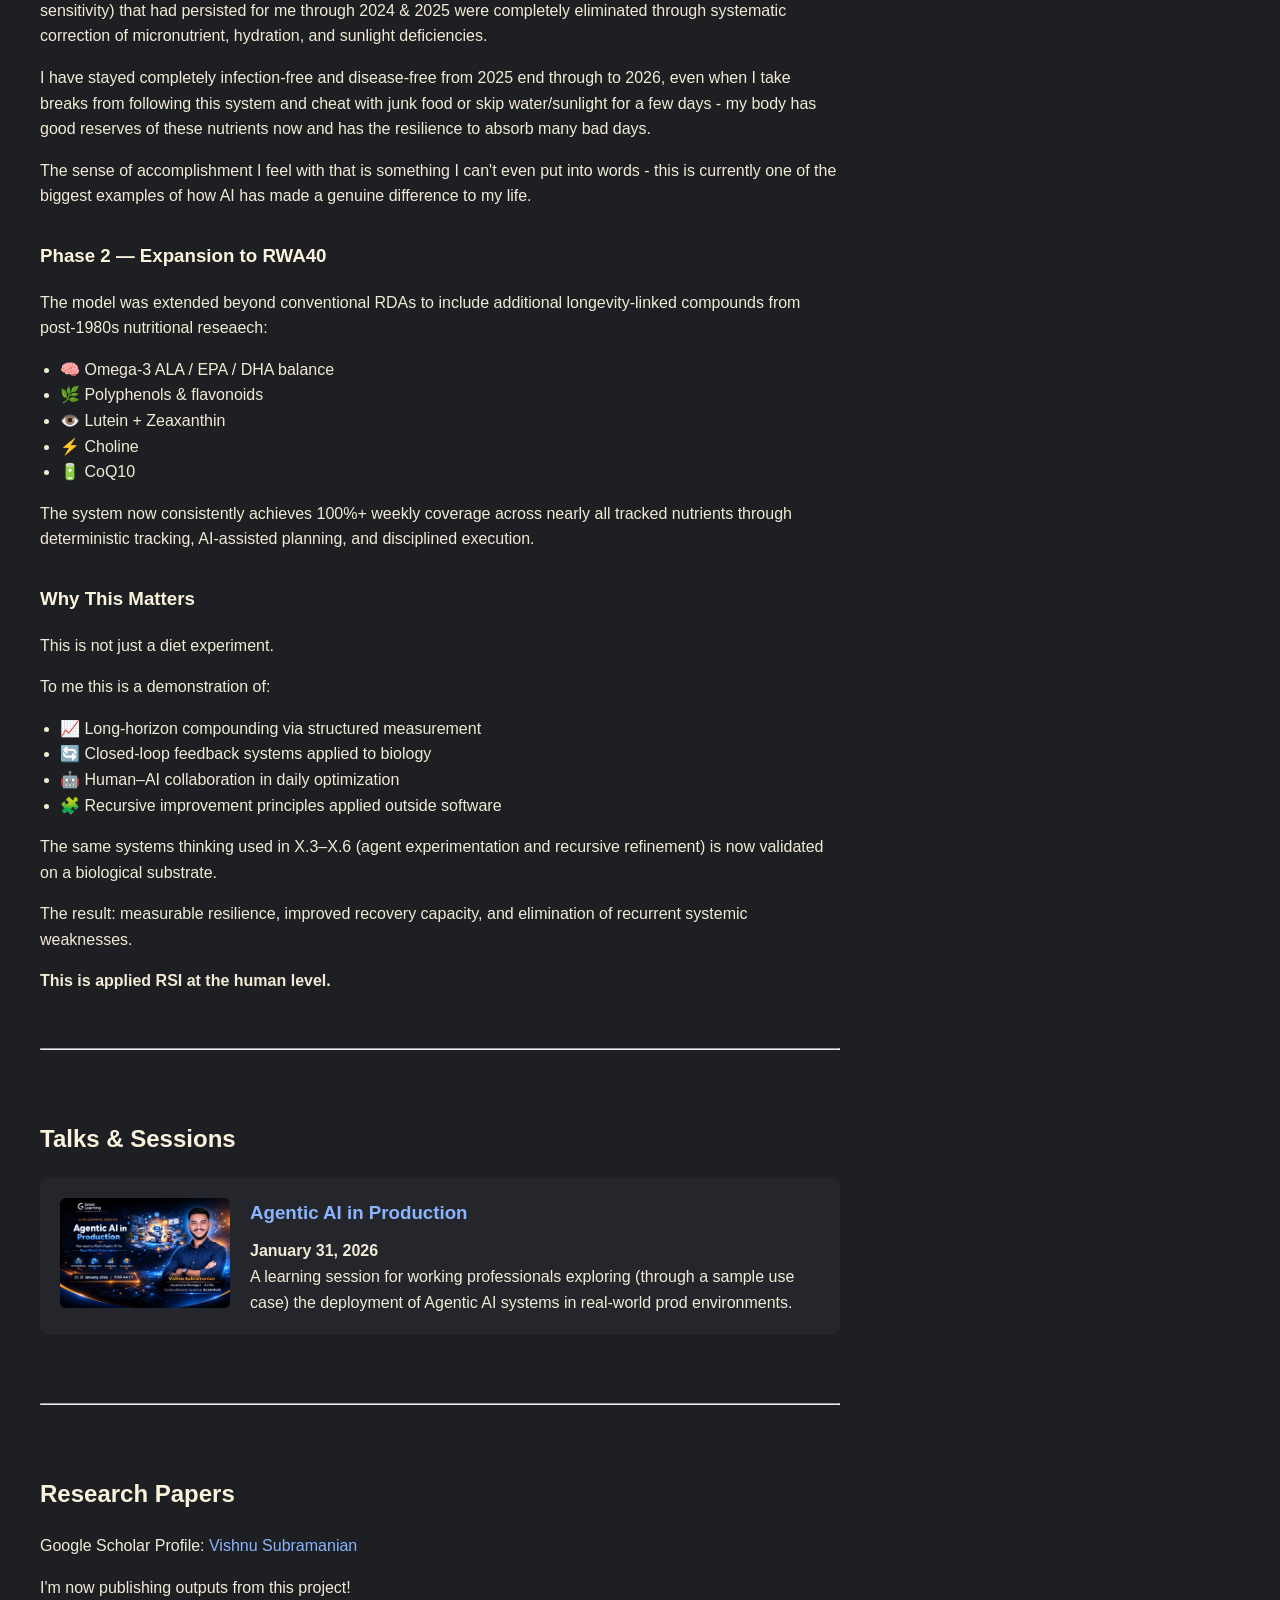
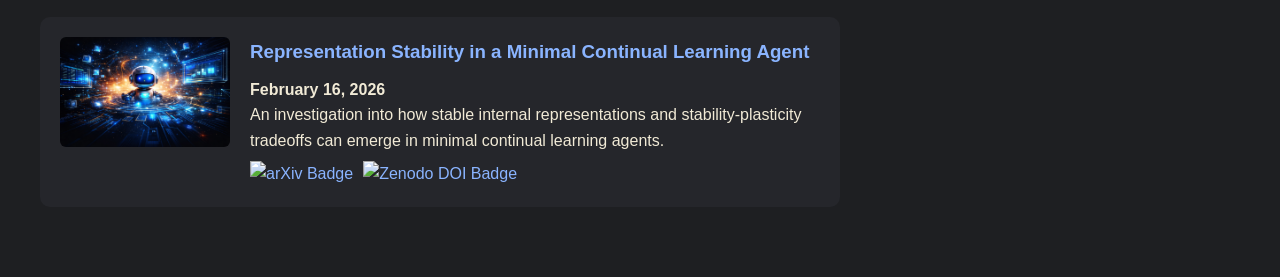
==== commit 28d0e0ba: "Update index.html" ====
--- a/index.html
+++ b/index.html
@@ -307,7 +307,11 @@
      through to 2026, even when I take breaks from following this system 
      and cheat with junk food or skip water/sunlight for a few days - 
      my body has good reserves of these nutrients now and has the resilience 
-     to absorb many bad days. The sense of accomplishment I feel with that is 
+     to absorb many bad days. 
+    </p>
+    
+    <p>
+     The sense of accomplishment I feel with that is 
      something I can't even put into words - this is currently one of the biggest 
      examples of how AI has made a genuine difference to my life.
     </p>
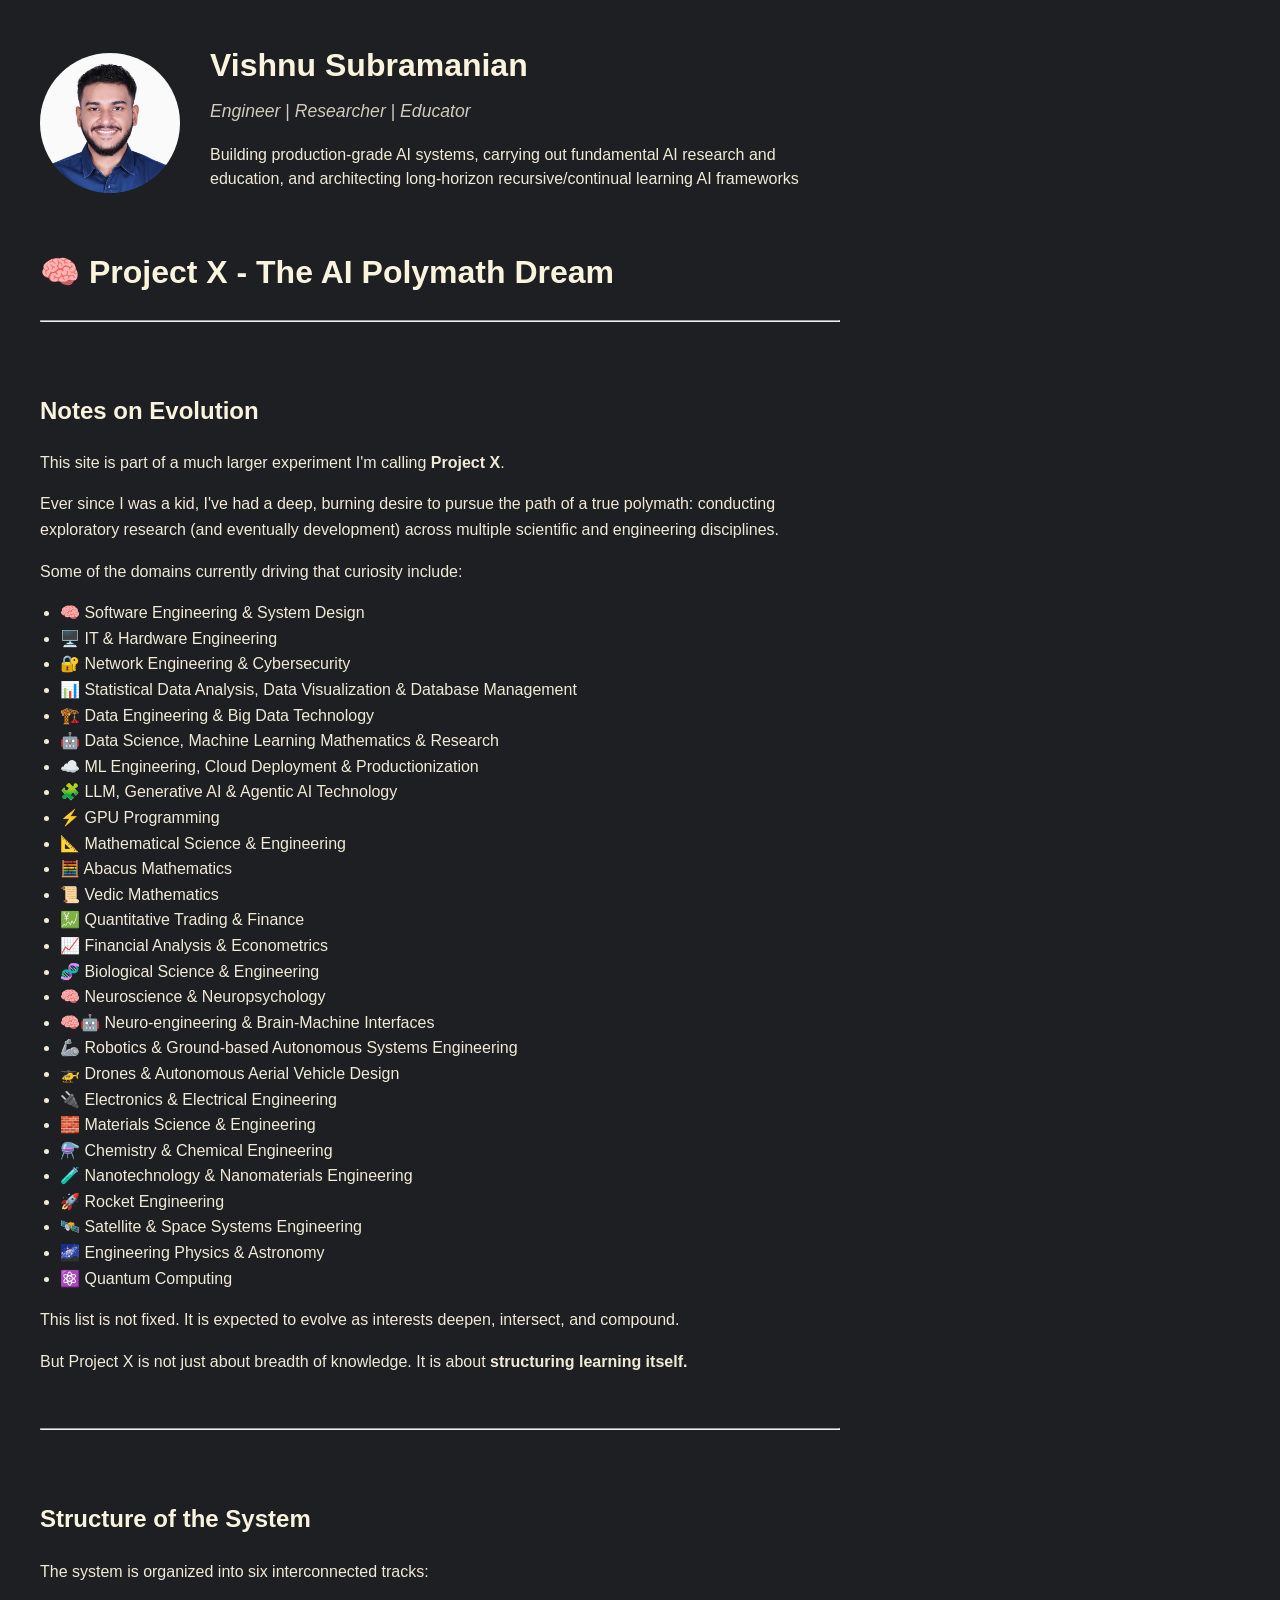
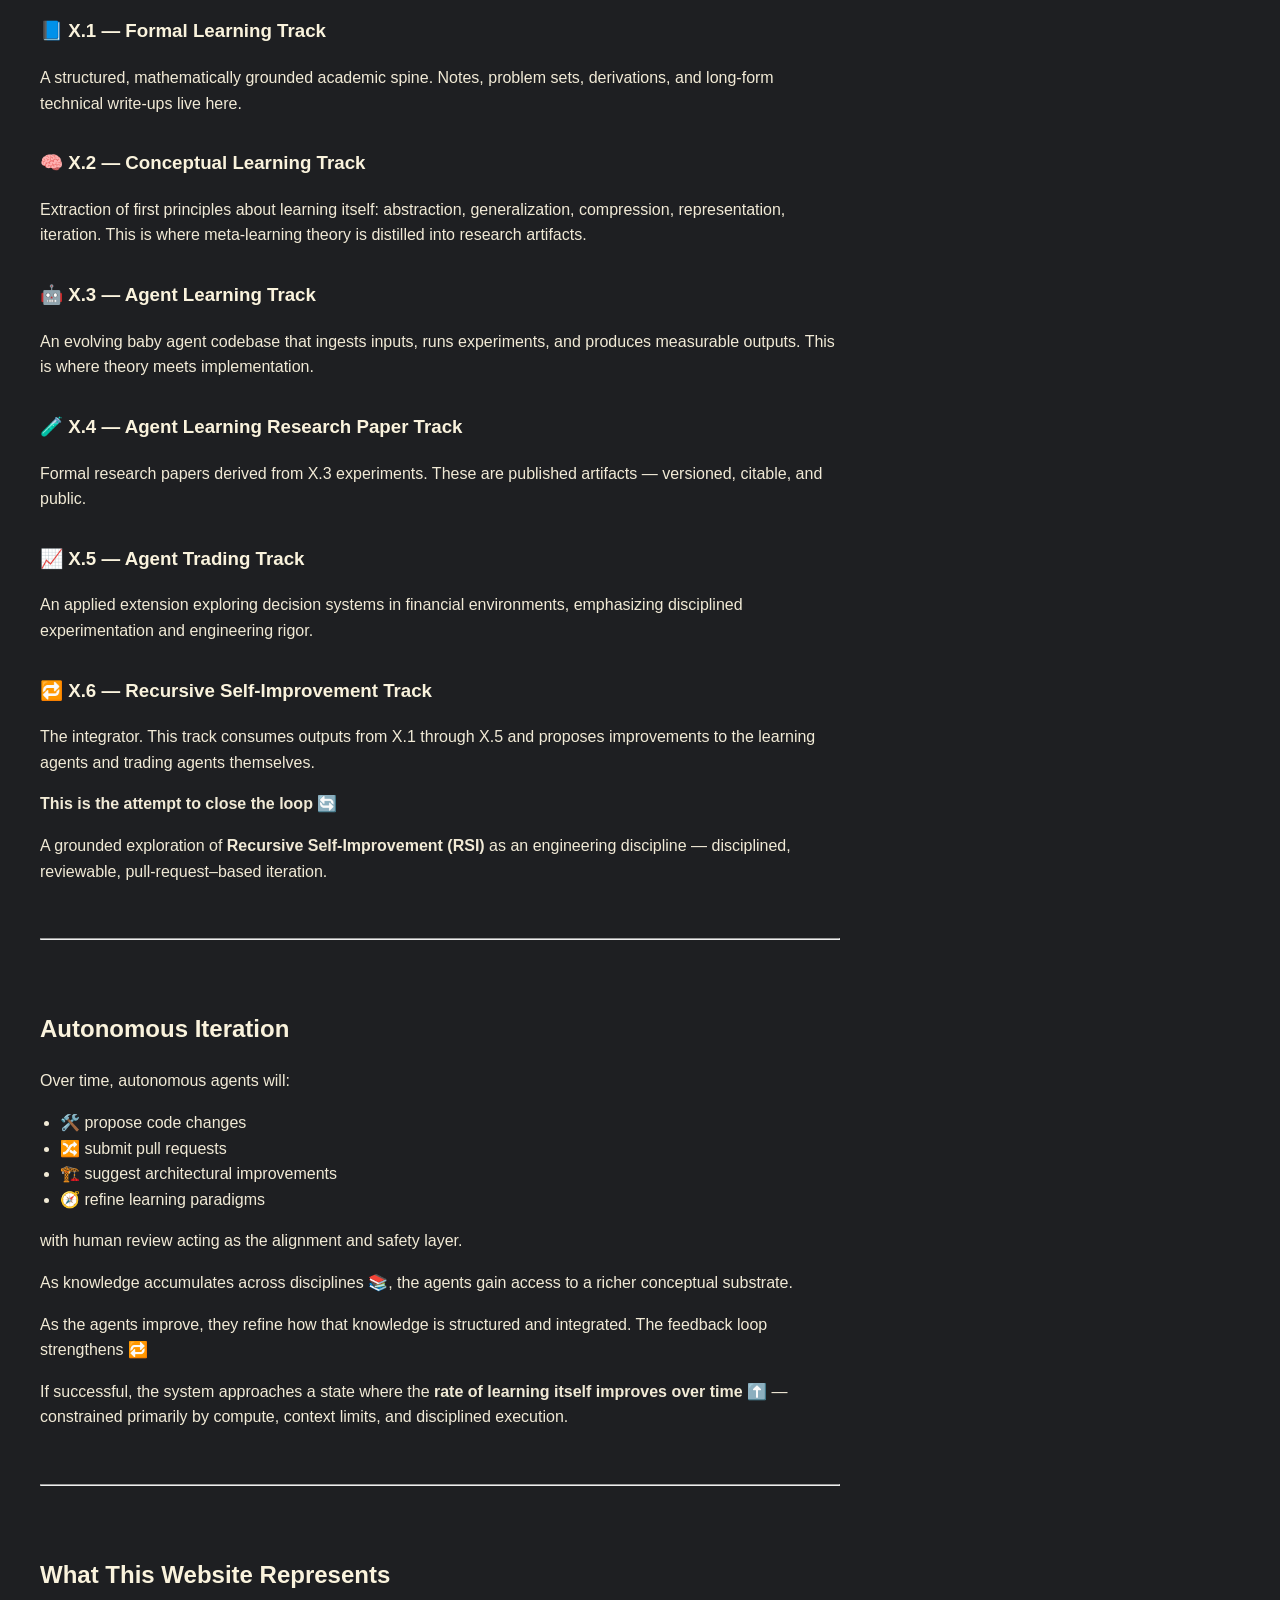
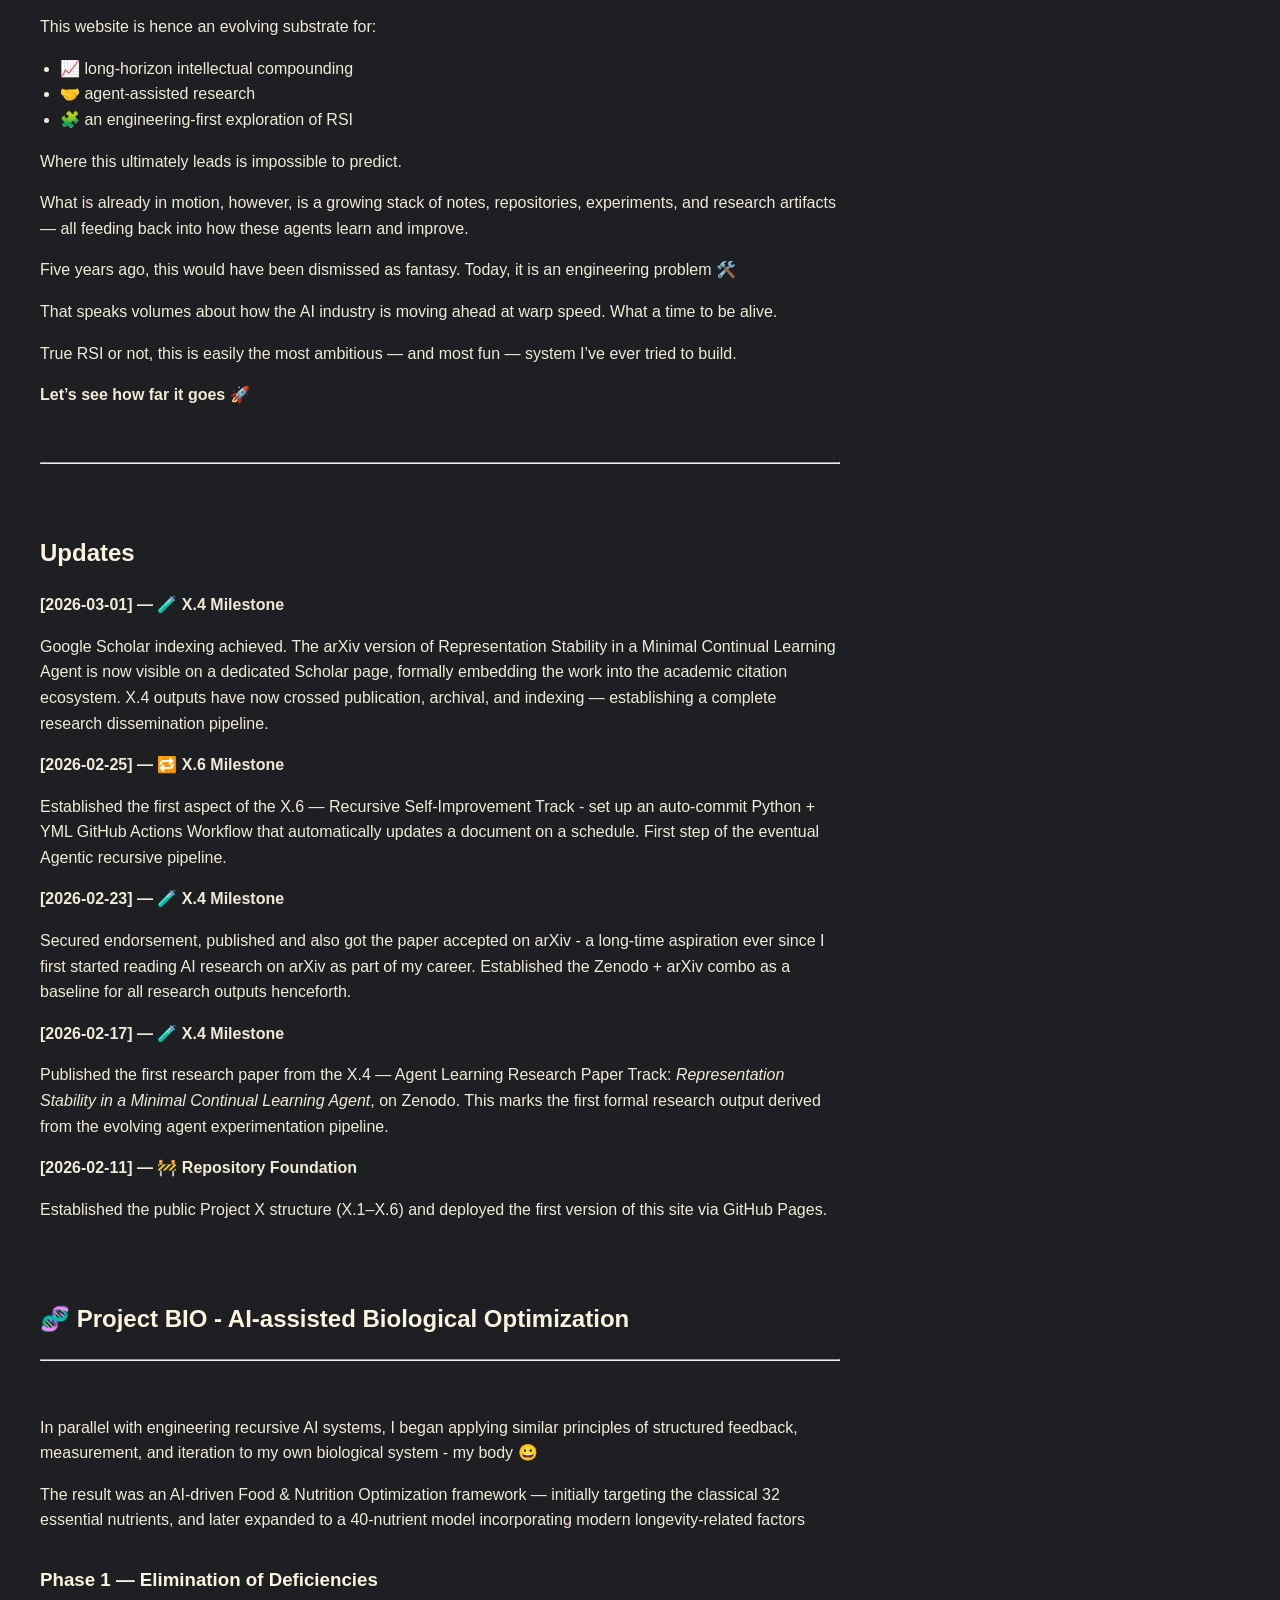
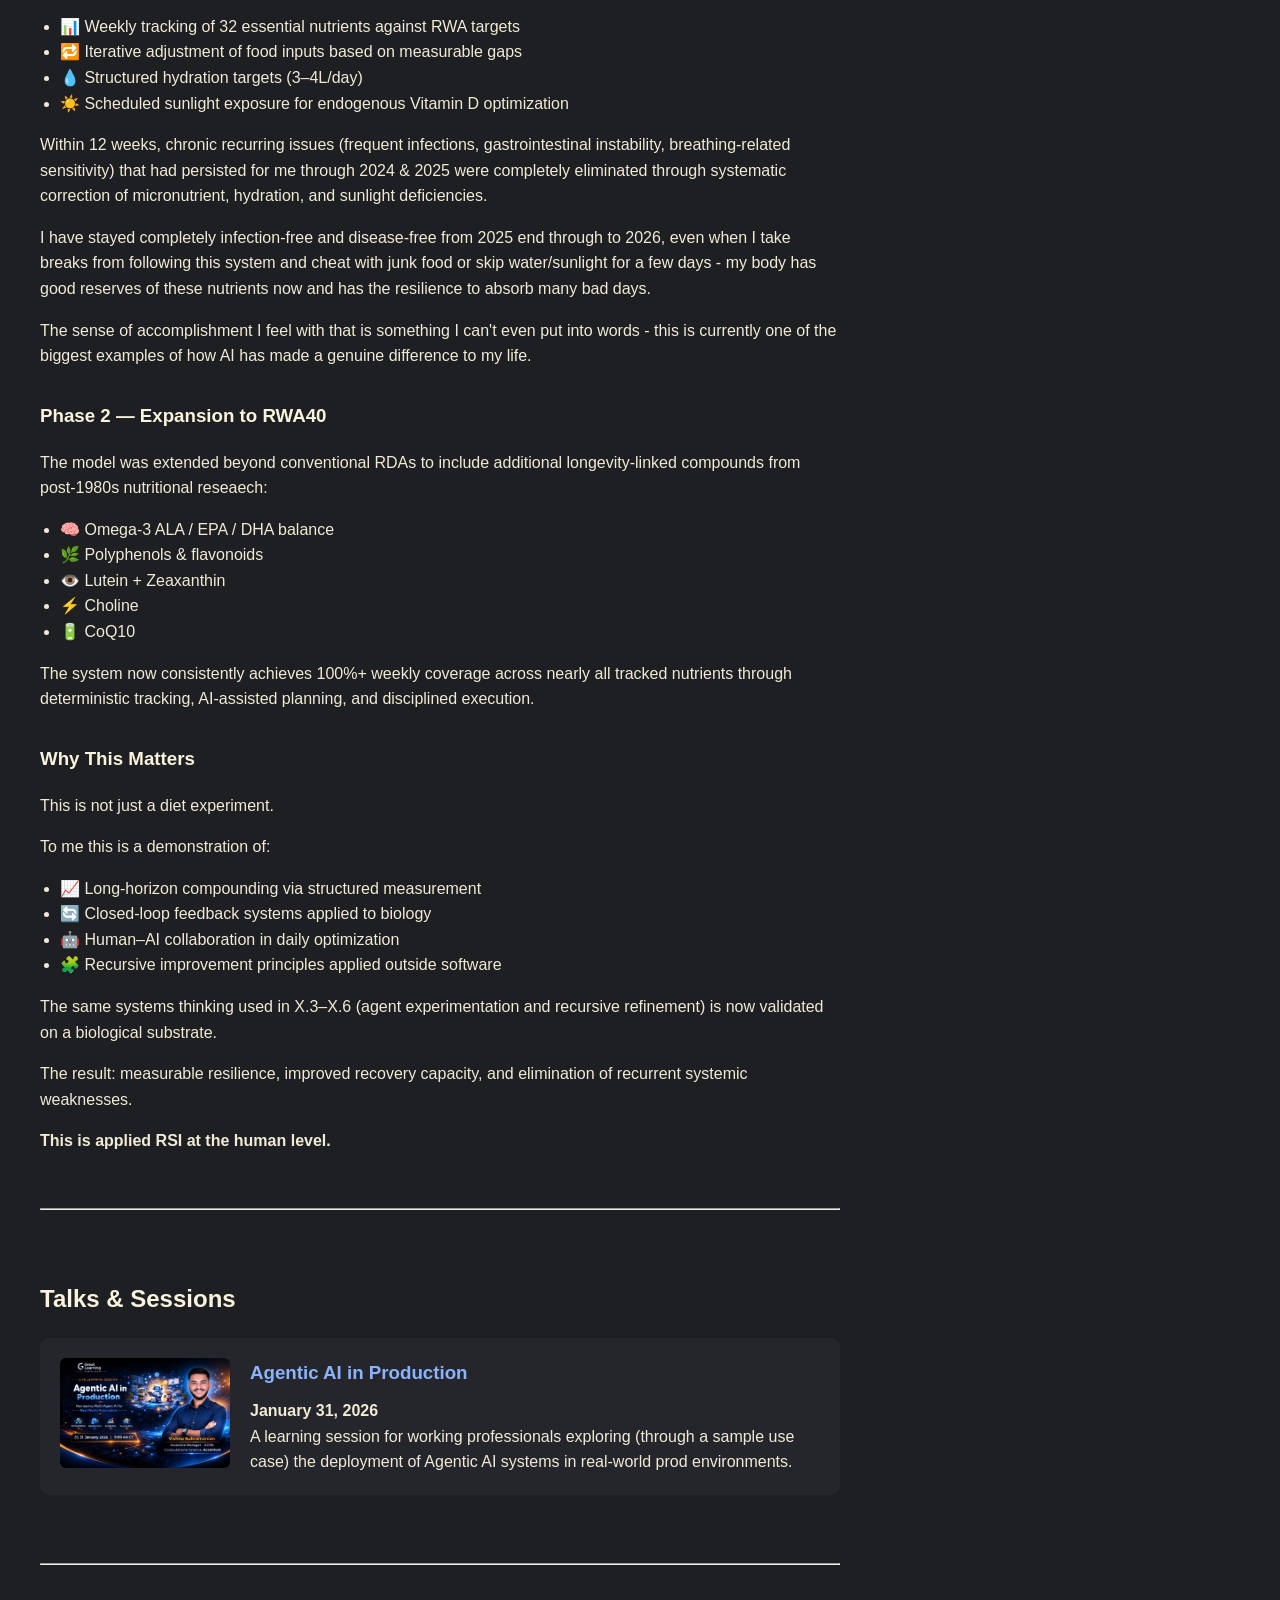
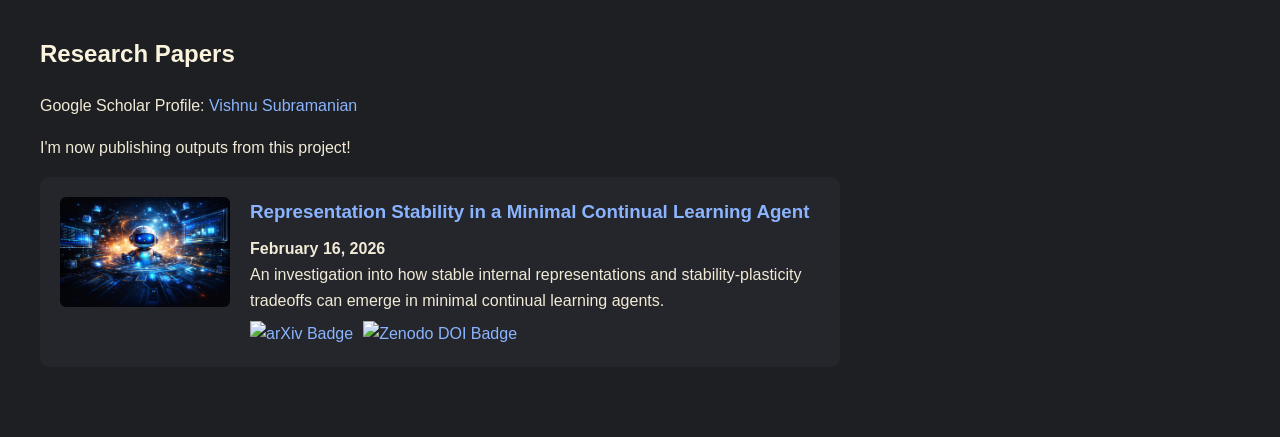
==== commit f2270fa6: "Update index.html" ====
--- a/index.html
+++ b/index.html
@@ -238,6 +238,13 @@
     
     <h2>Updates</h2>
 
+    <p><strong>[2026-03-01] — 🧪 X.4 Milestone</strong></p>
+    <p>
+      Google Scholar indexing achieved. The arXiv version of Representation Stability in a Minimal Continual Learning Agent 
+      is now visible on a dedicated Scholar page, formally embedding the work into the academic citation ecosystem. 
+      X.4 outputs have now crossed publication, archival, and indexing — establishing a complete research dissemination pipeline.
+    </p>
+    
     <p><strong>[2026-02-25] — 🔁 X.6 Milestone</strong></p>
     <p>
       Established the first aspect of the X.6 — Recursive Self-Improvement Track - set up
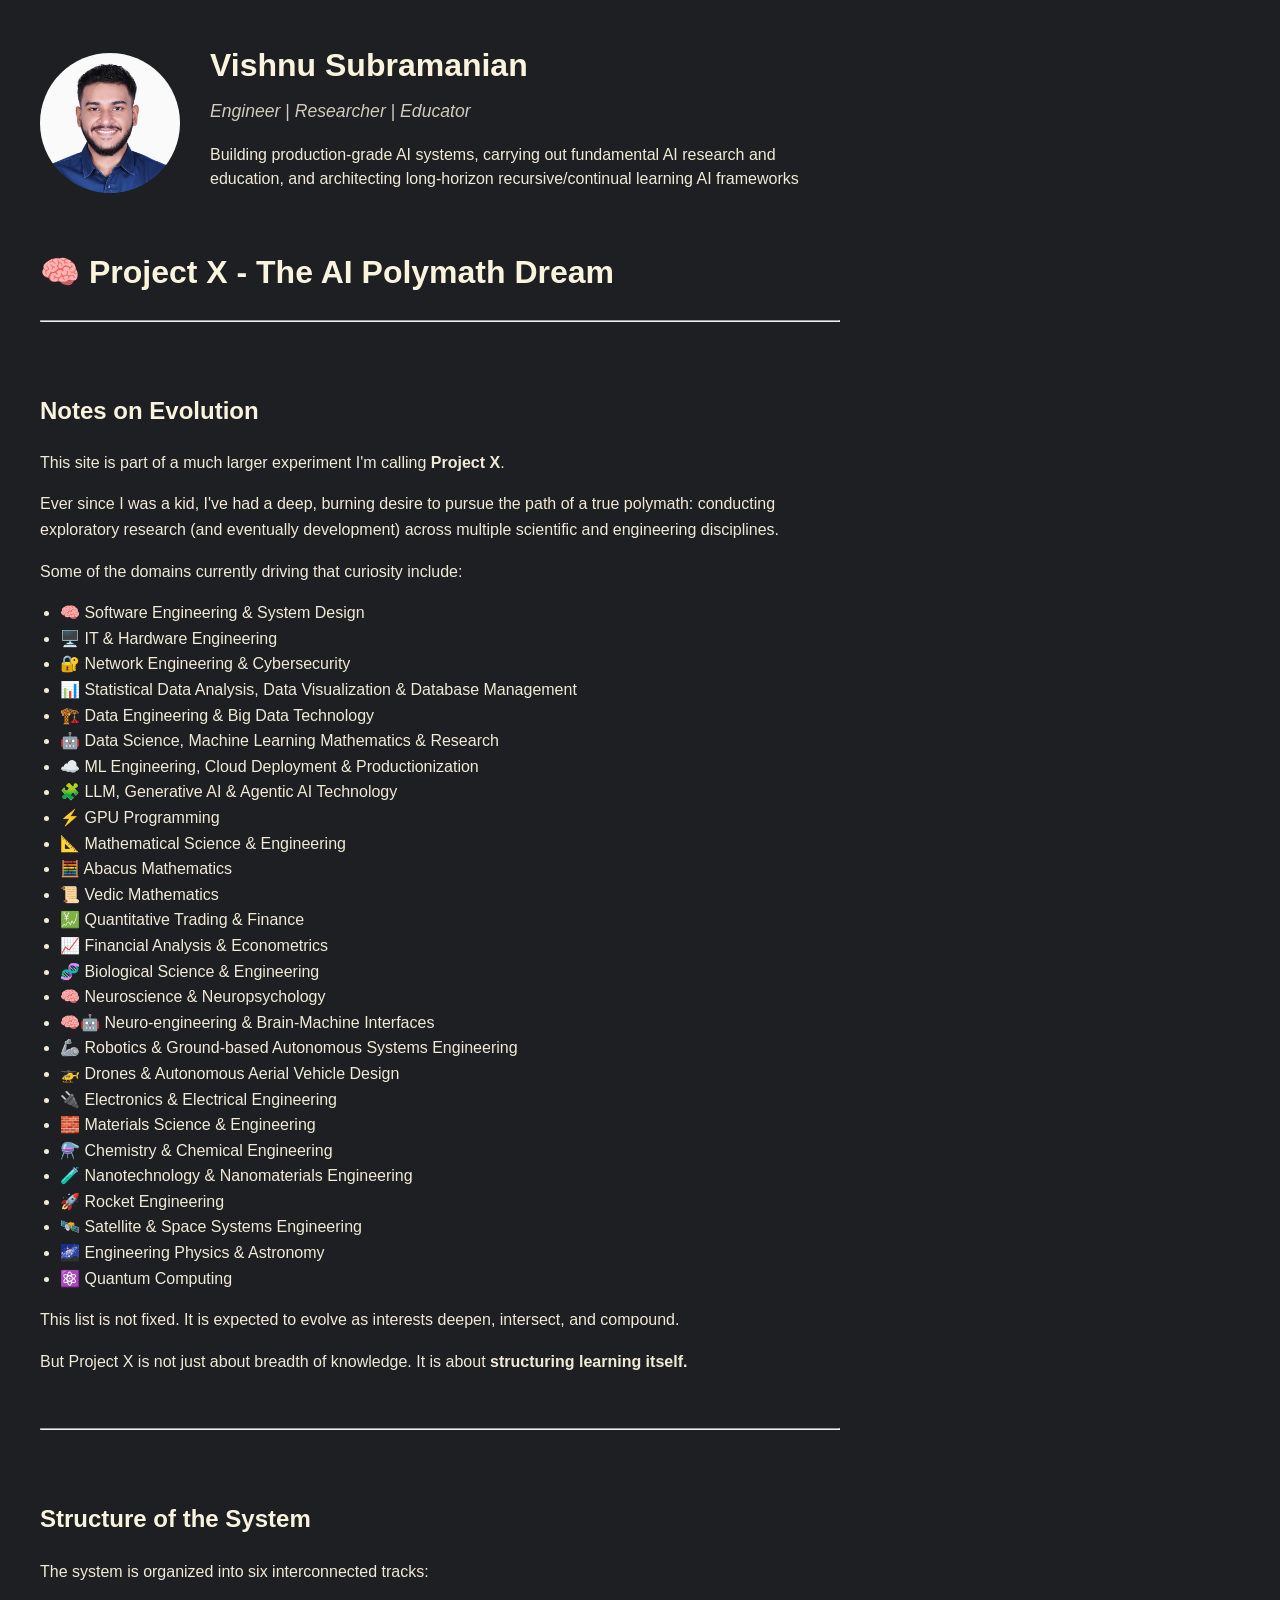
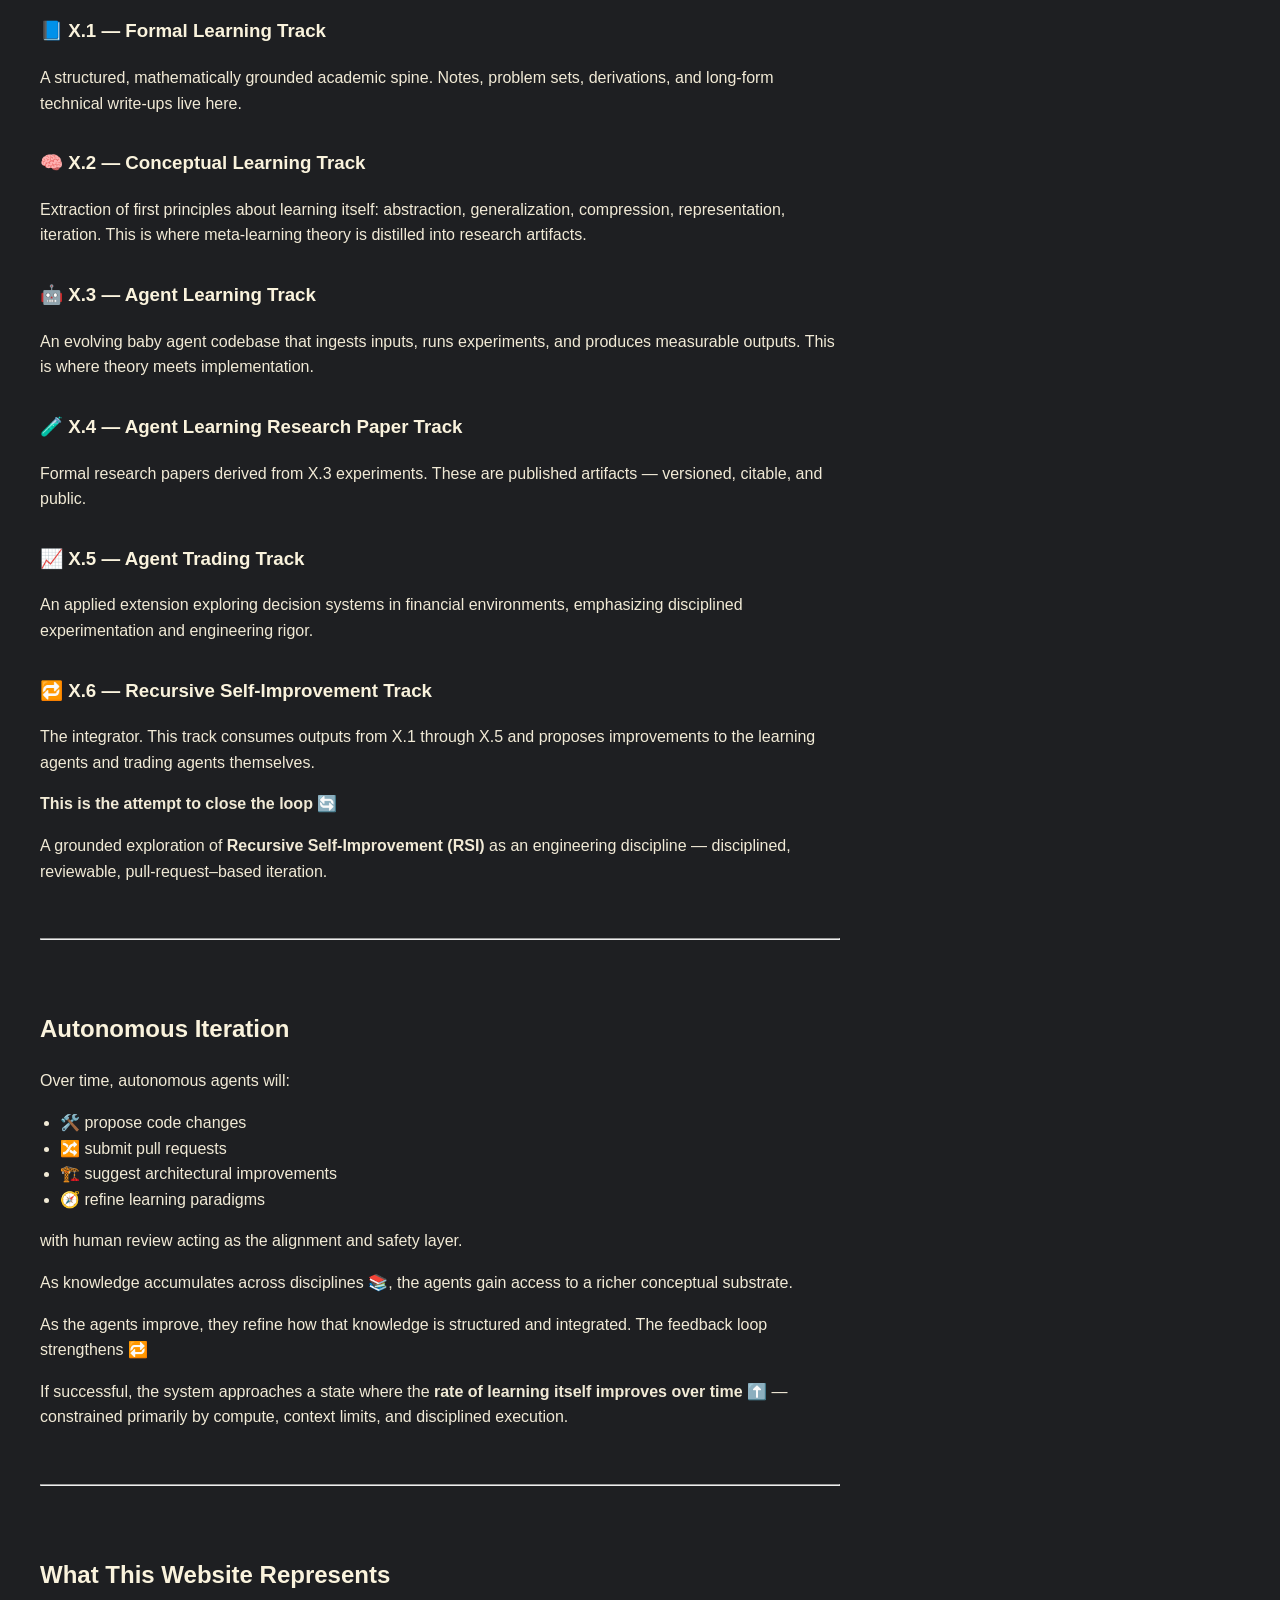
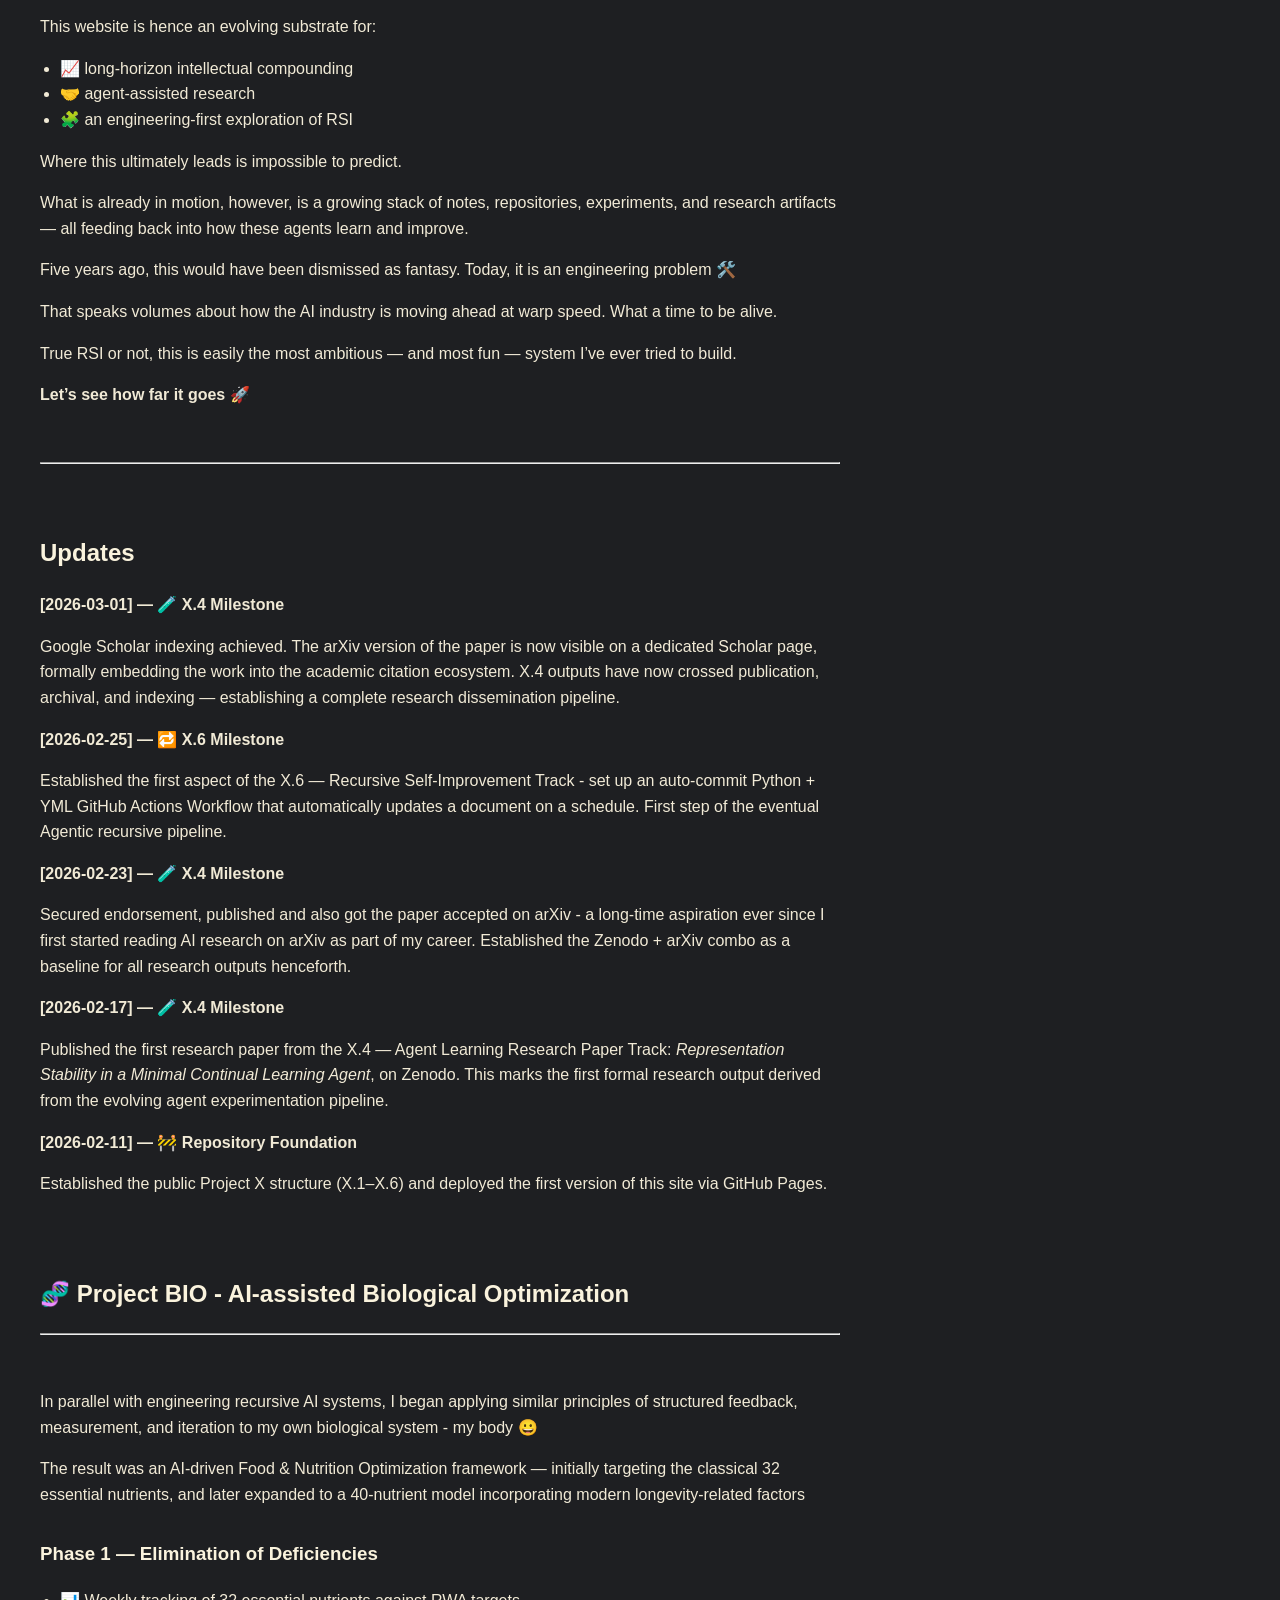
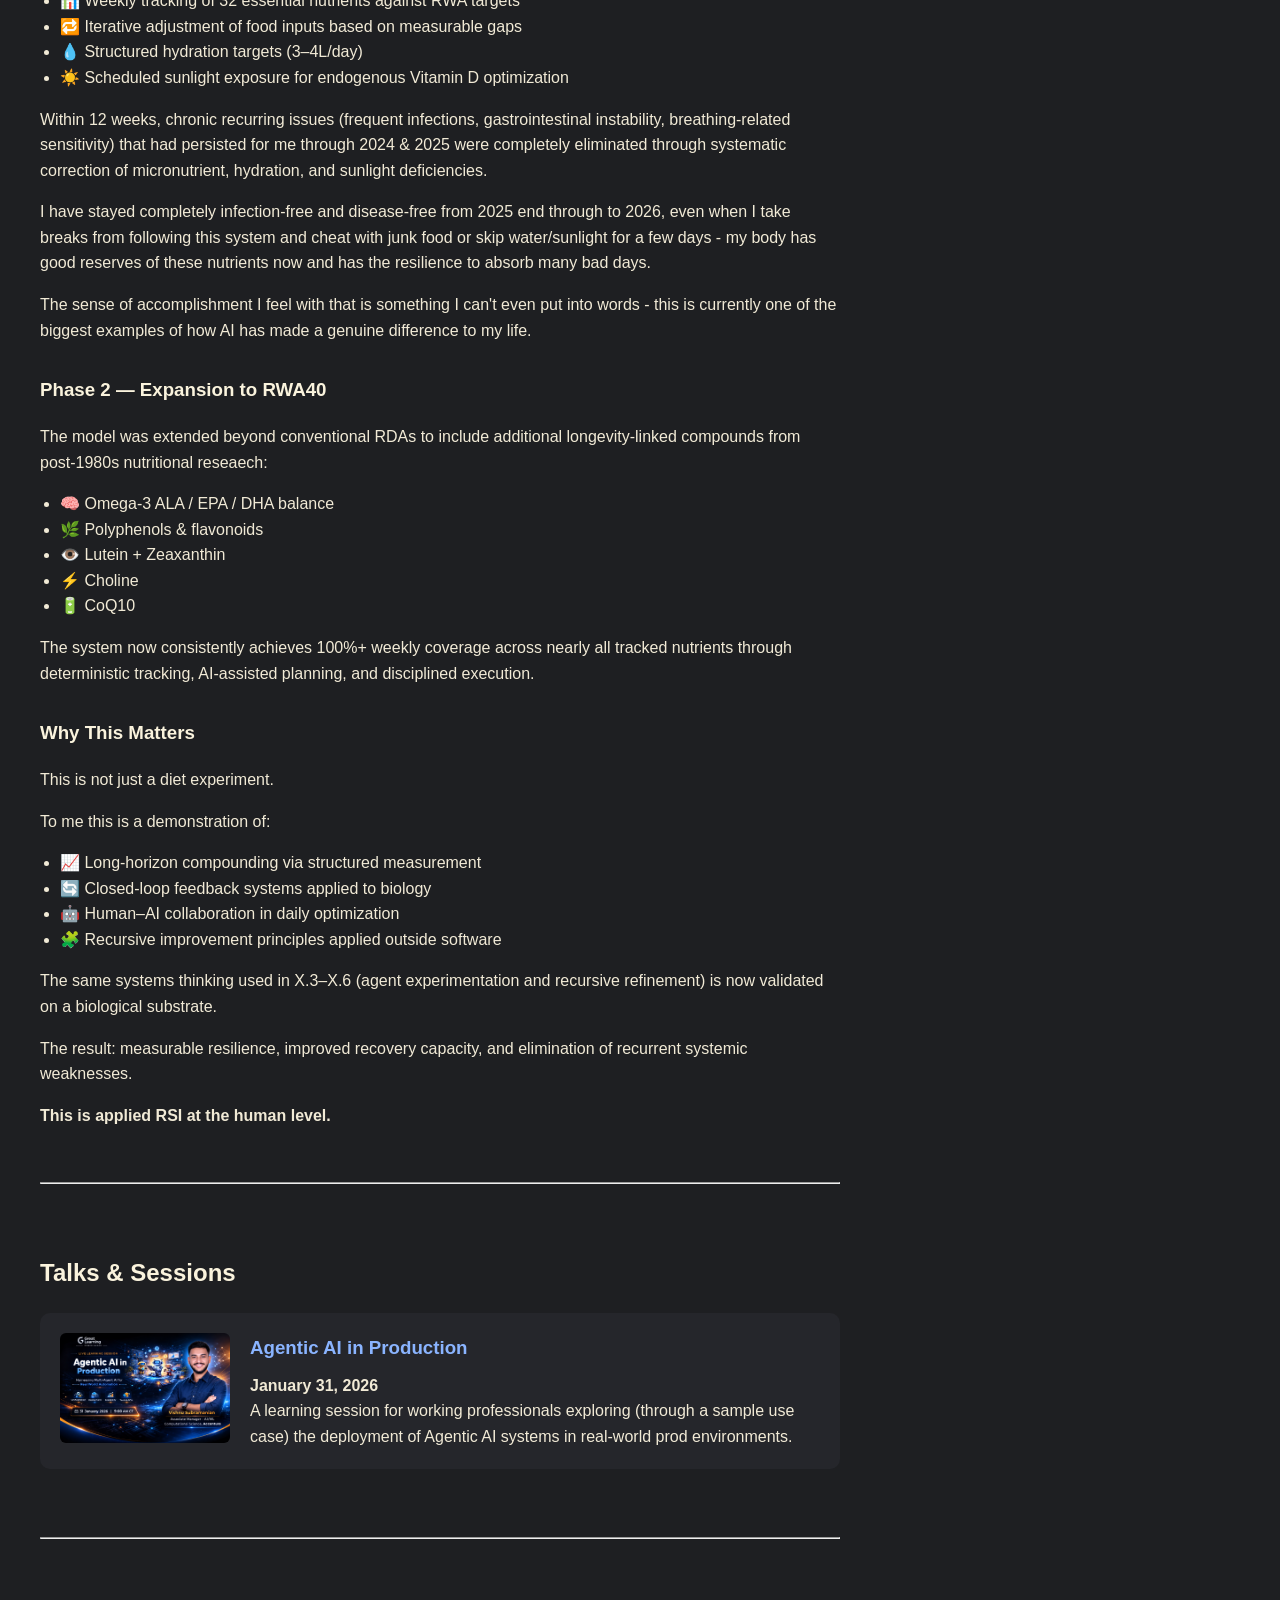
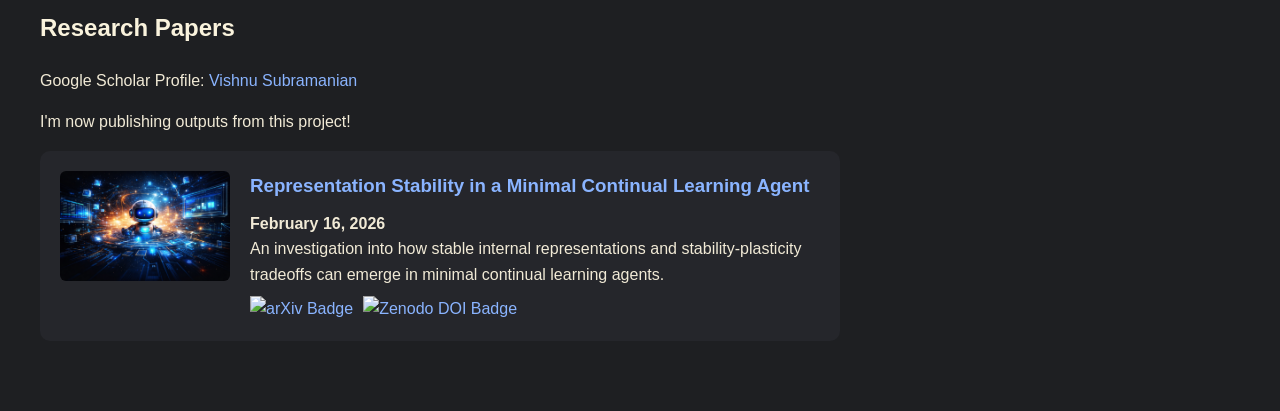
==== commit e1f2e331: "Update index.html" ====
--- a/index.html
+++ b/index.html
@@ -240,7 +240,7 @@
 
     <p><strong>[2026-03-01] — 🧪 X.4 Milestone</strong></p>
     <p>
-      Google Scholar indexing achieved. The arXiv version of Representation Stability in a Minimal Continual Learning Agent 
+      Google Scholar indexing achieved. The arXiv version of the paper 
       is now visible on a dedicated Scholar page, formally embedding the work into the academic citation ecosystem. 
       X.4 outputs have now crossed publication, archival, and indexing — establishing a complete research dissemination pipeline.
     </p>
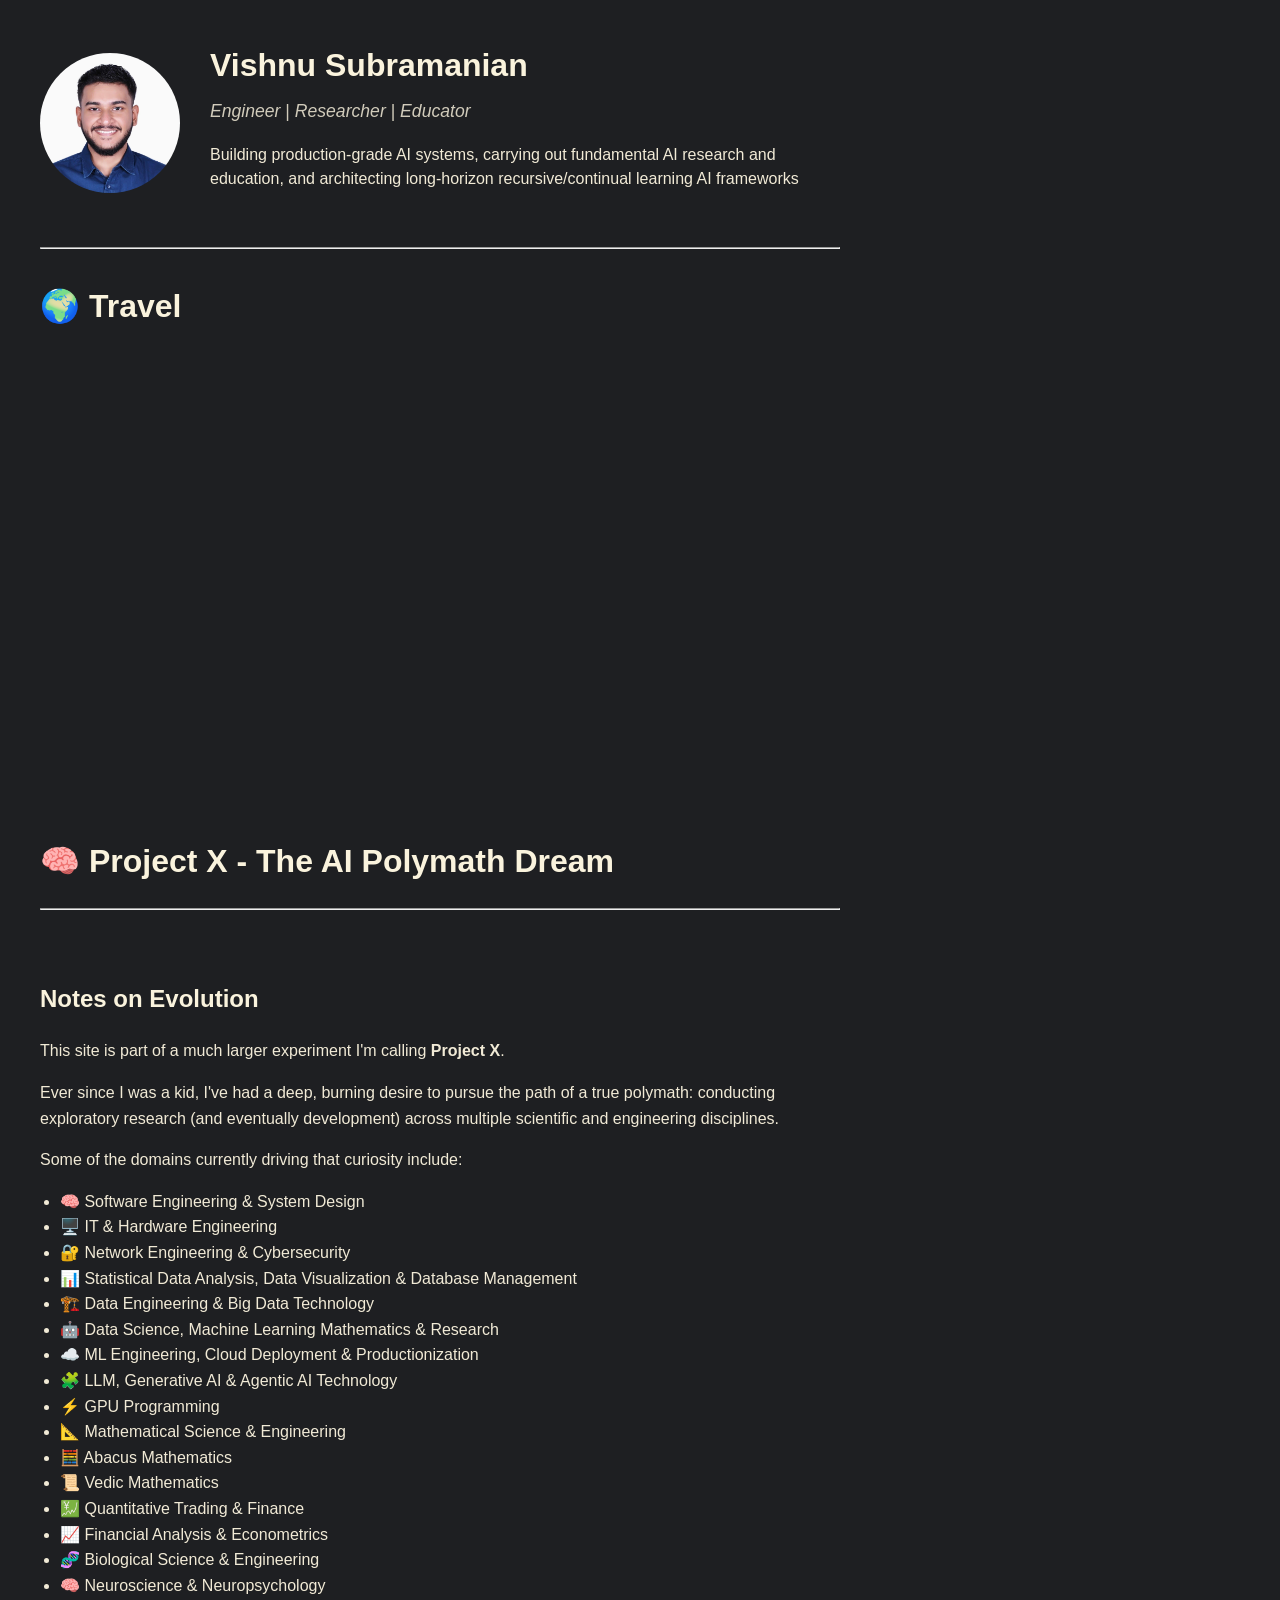
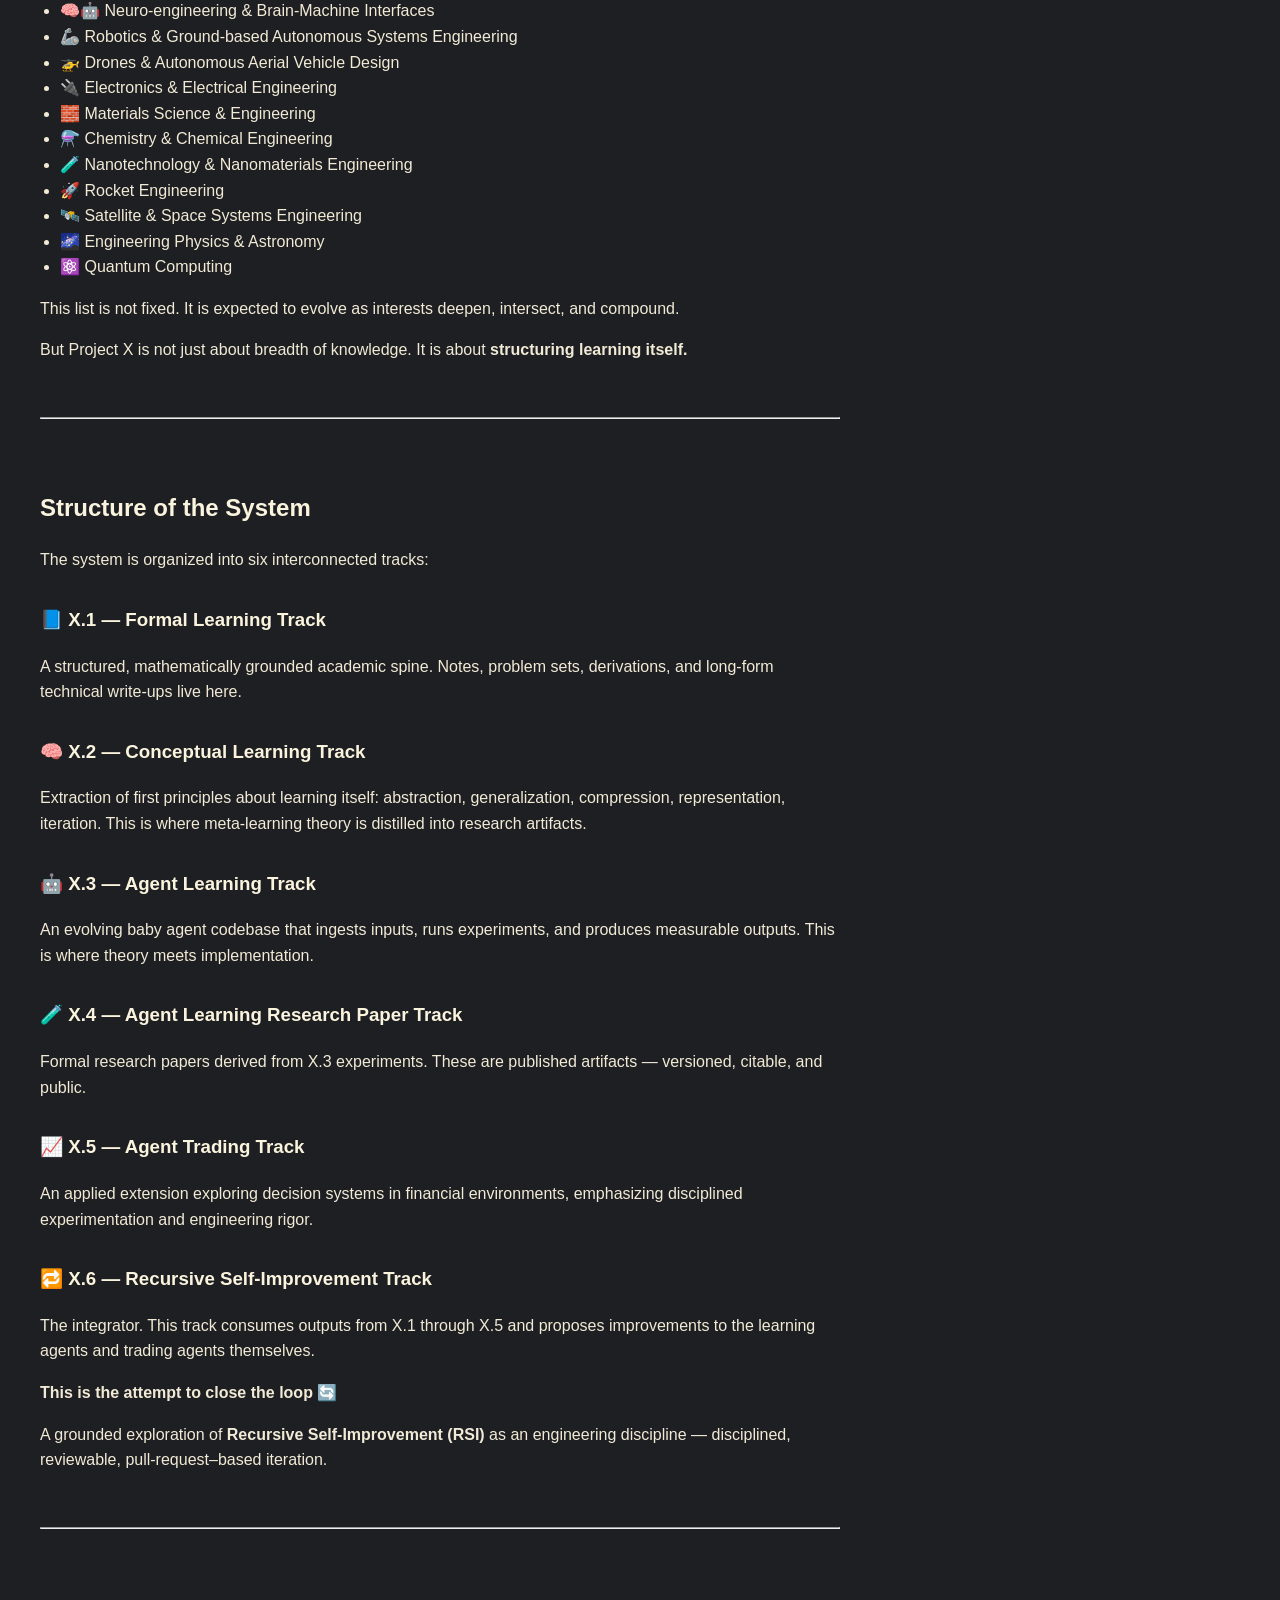
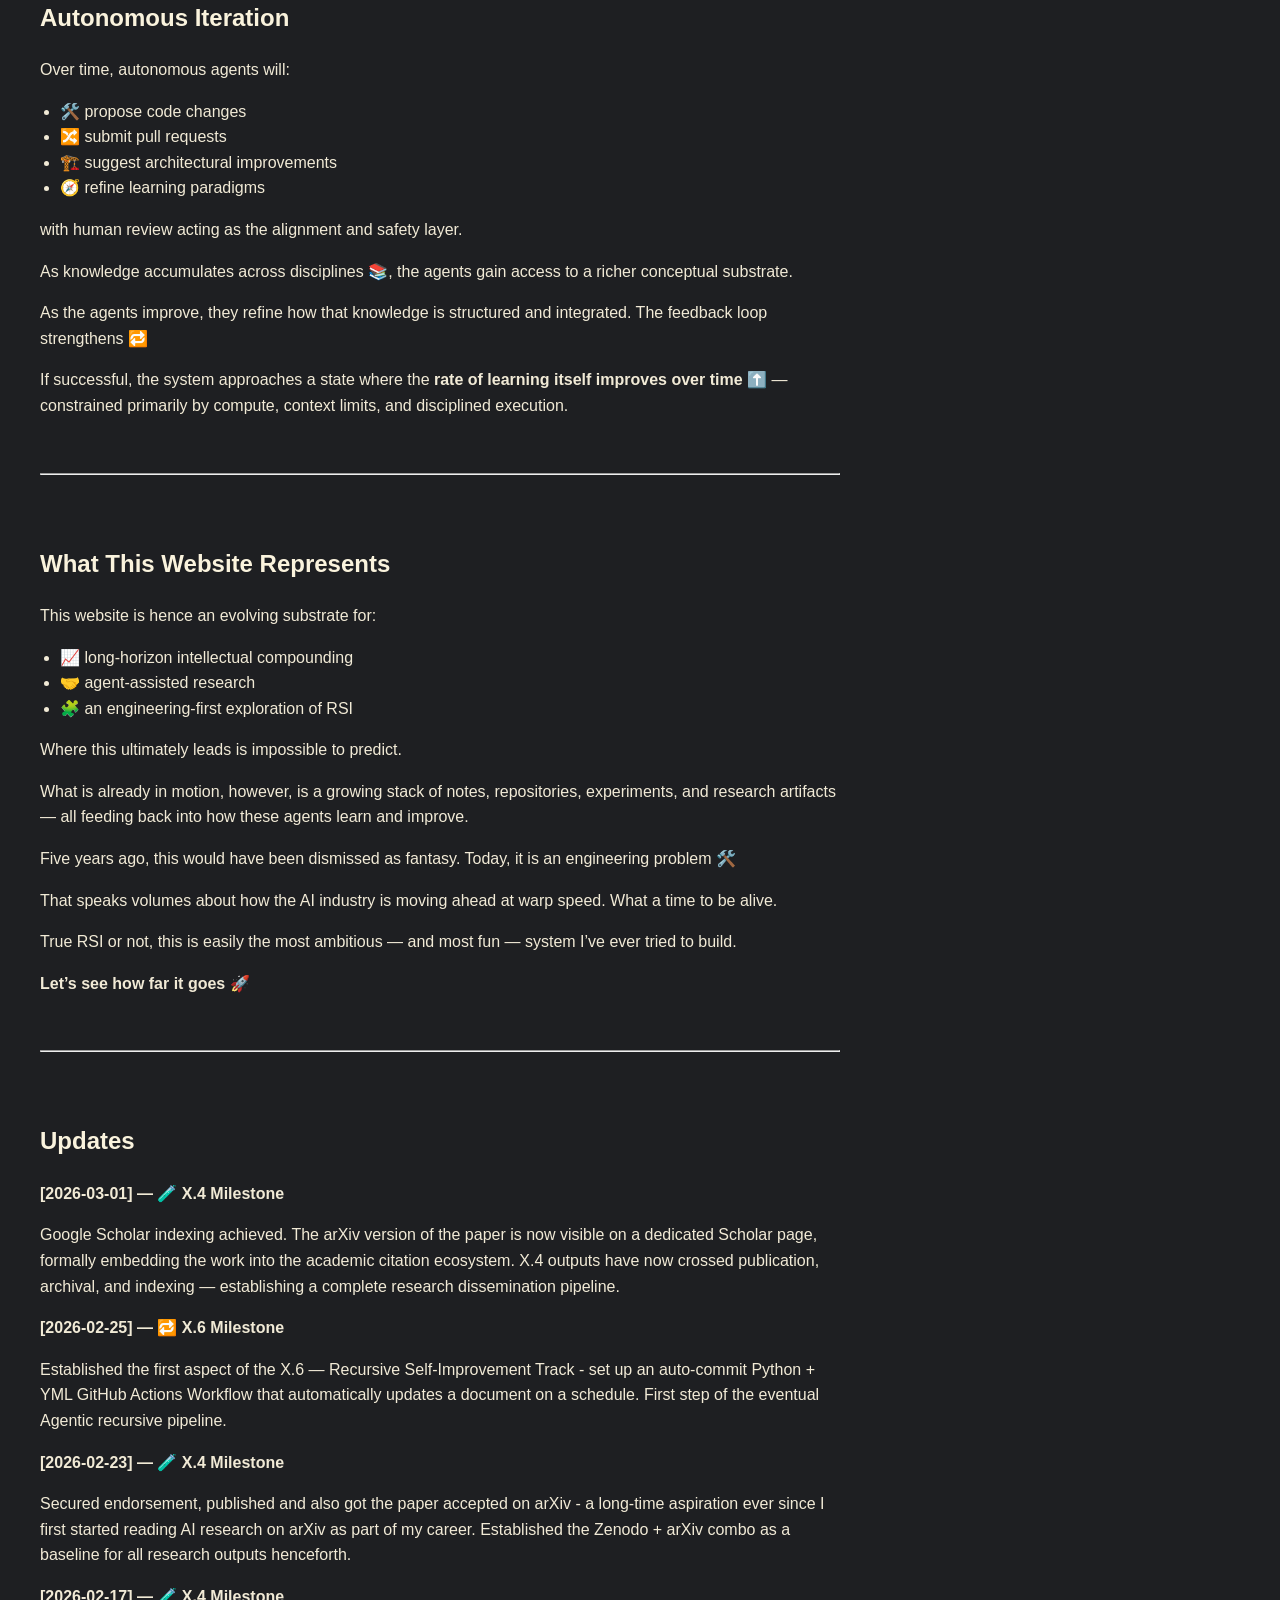
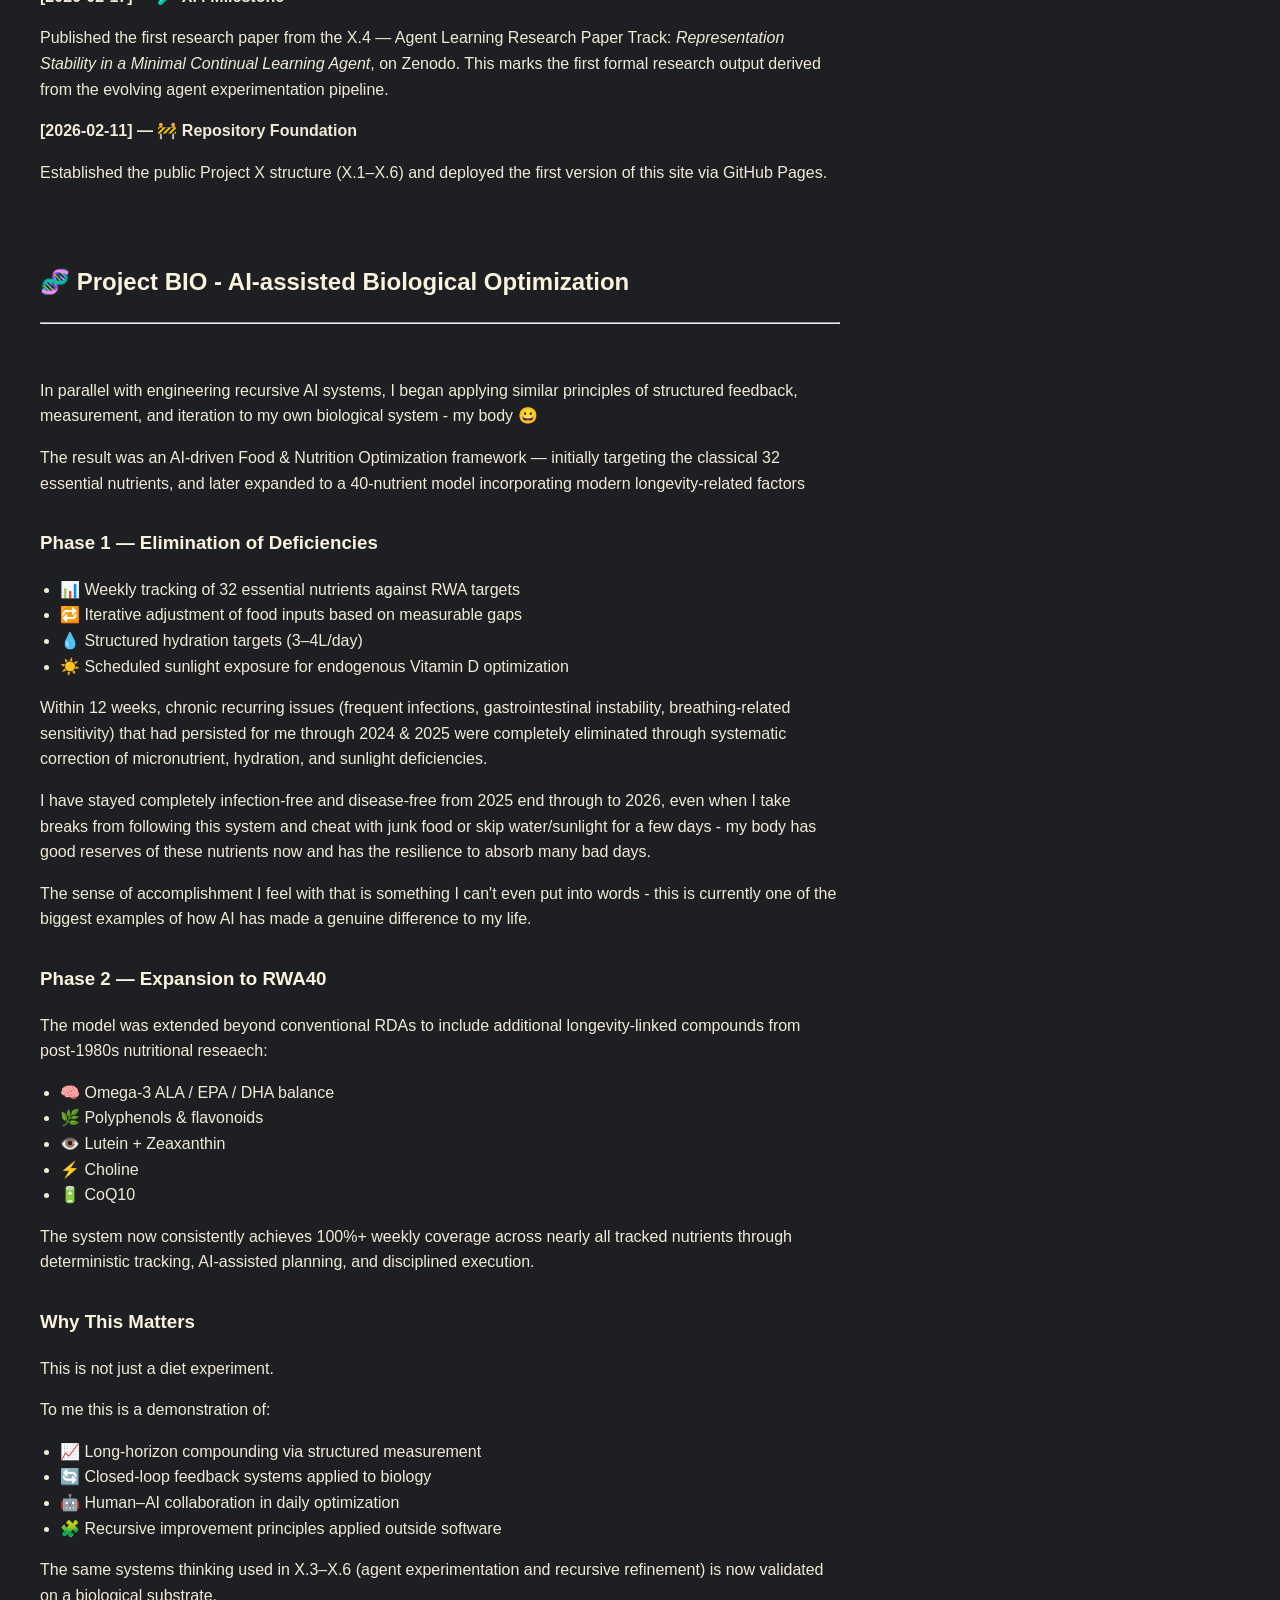
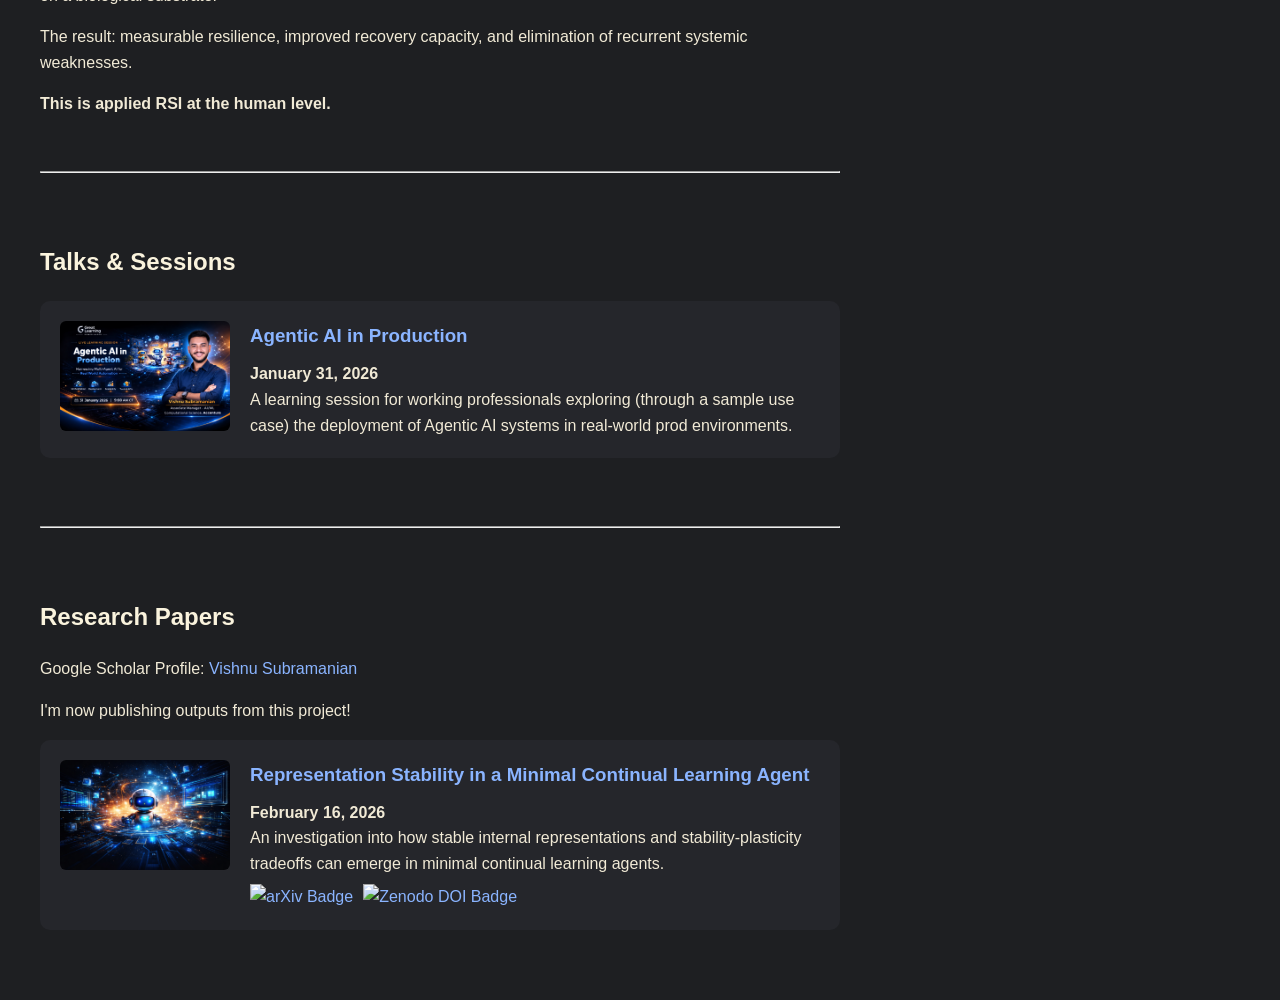
==== commit cbaa588e: "Update index.html" ====
--- a/index.html
+++ b/index.html
@@ -5,8 +5,33 @@
     <meta charset="UTF-8">
     <title>Vishnu Subramanian</title>
     <link rel="stylesheet" href="style.css">
+    <link rel="stylesheet" href="https://unpkg.com/leaflet@1.9.4/dist/leaflet.css" />
+    <script src="https://unpkg.com/leaflet@1.9.4/dist/leaflet.js">
+    </script>
   </head>
 
+  <script>
+    var map = L.map('travel-map').setView([20, 0], 2);
+
+    L.tileLayer('https://{s}.tile.openstreetmap.org/{z}/{x}/{y}.png', {
+    attribution: '&copy; OpenStreetMap contributors'
+    }).addTo(map);
+
+    // Example Pins
+    var locations = [
+    { coords: [19.0760, 72.8777], label: "Mumbai, India 🇮🇳" },
+    { coords: [40.7128, -74.0060], label: "New York, USA 🇺🇸" },
+    { coords: [48.8566, 2.3522], label: "Paris, France 🇫🇷" },
+    { coords: [35.6762, 139.6503], label: "Tokyo, Japan 🇯🇵" }
+    ];
+
+    locations.forEach(function(place) {
+    L.marker(place.coords)
+      .addTo(map)
+      .bindPopup(place.label);
+    });
+  </script>
+  
   <body>
     <!------------------------>
     <!----- Hero Section ----->
@@ -30,7 +55,16 @@
       </div>
 
     </div>
-    
+
+    <!------------------------>
+    <!-- Map Section --->
+    <!------------------------>
+    
+    <hr>
+
+    <h1>🌍 Travel</h2>
+
+      <div id="travel-map"></div>
     
     <!------------------------>
     <!-- Project X Section --->
--- a/style.css
+++ b/style.css
@@ -157,3 +157,13 @@
   height: 18px;   /* force same height */
   width: auto;
 }
+
+/* Map Section */
+
+#travel-map {
+  height: 450px;
+  width: 100%;
+  margin-top: 20px;
+  border-radius: 12px;
+  overflow: hidden;
+}
